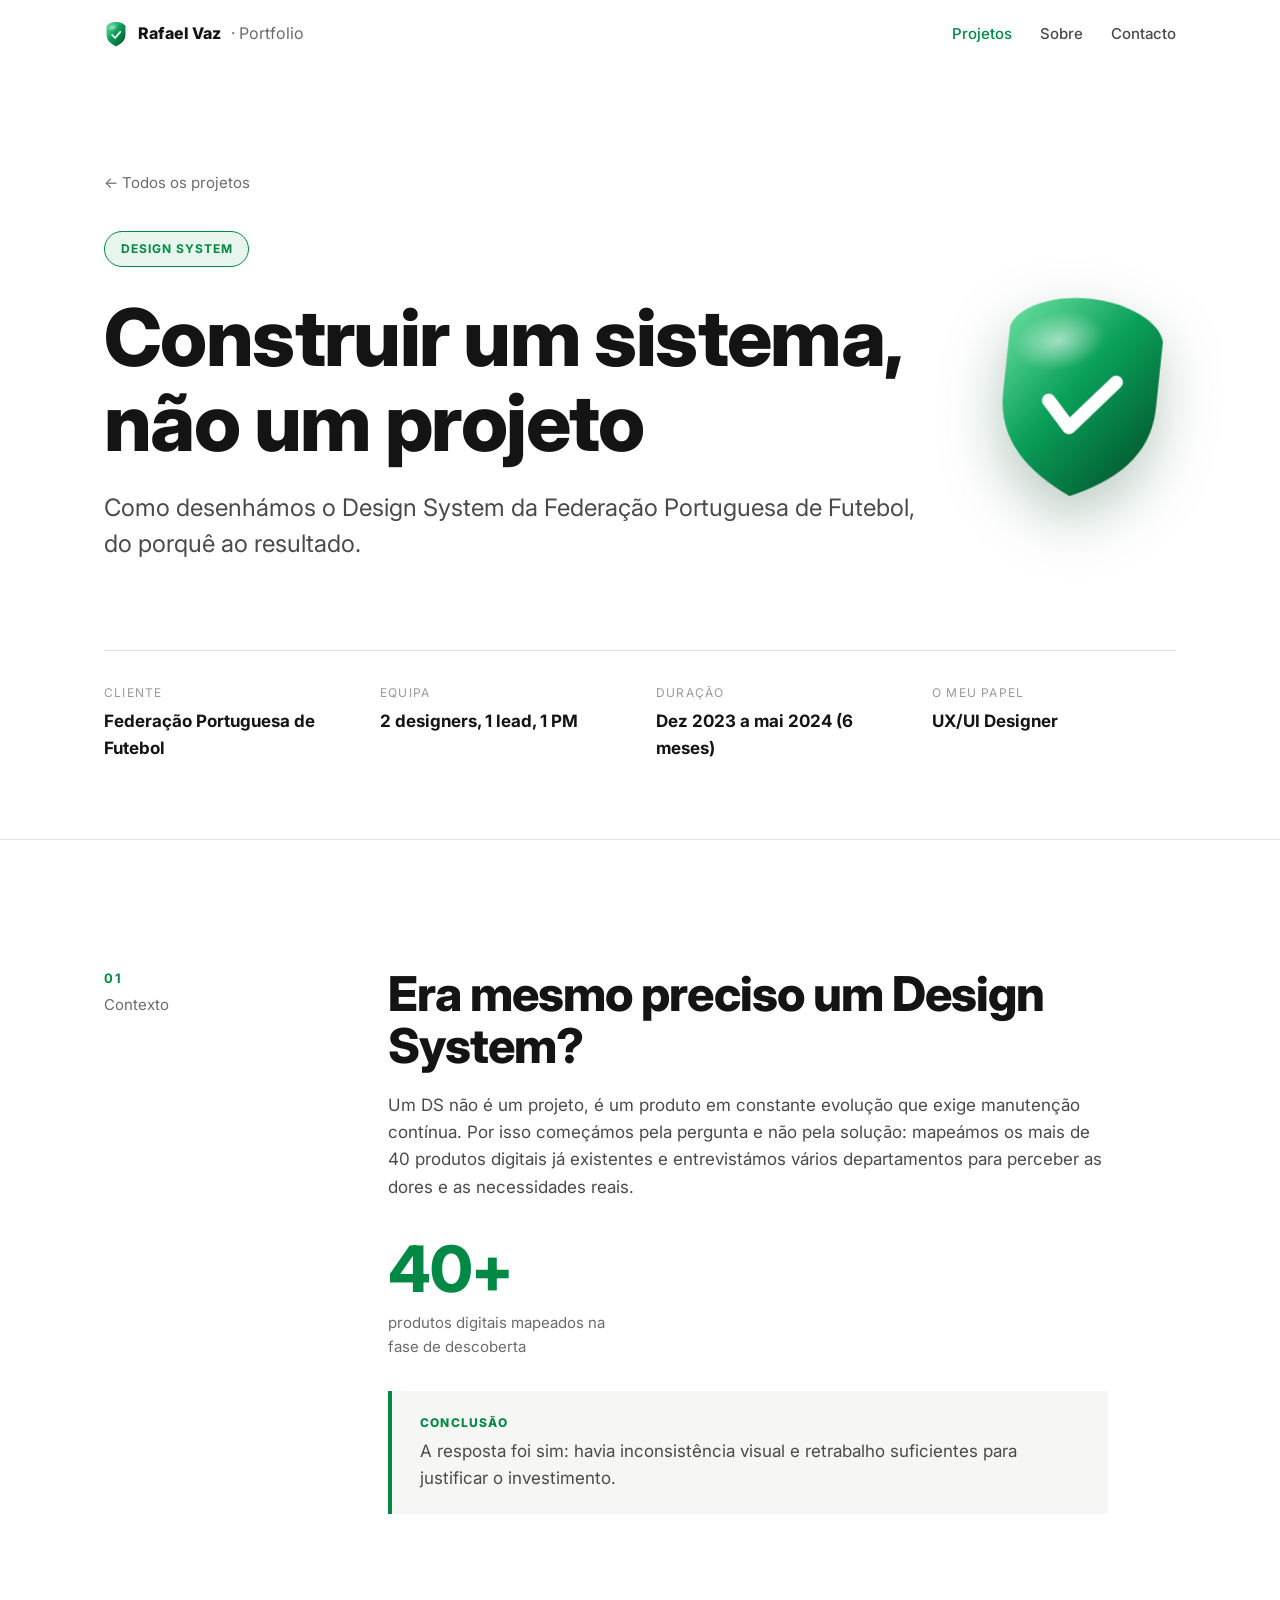
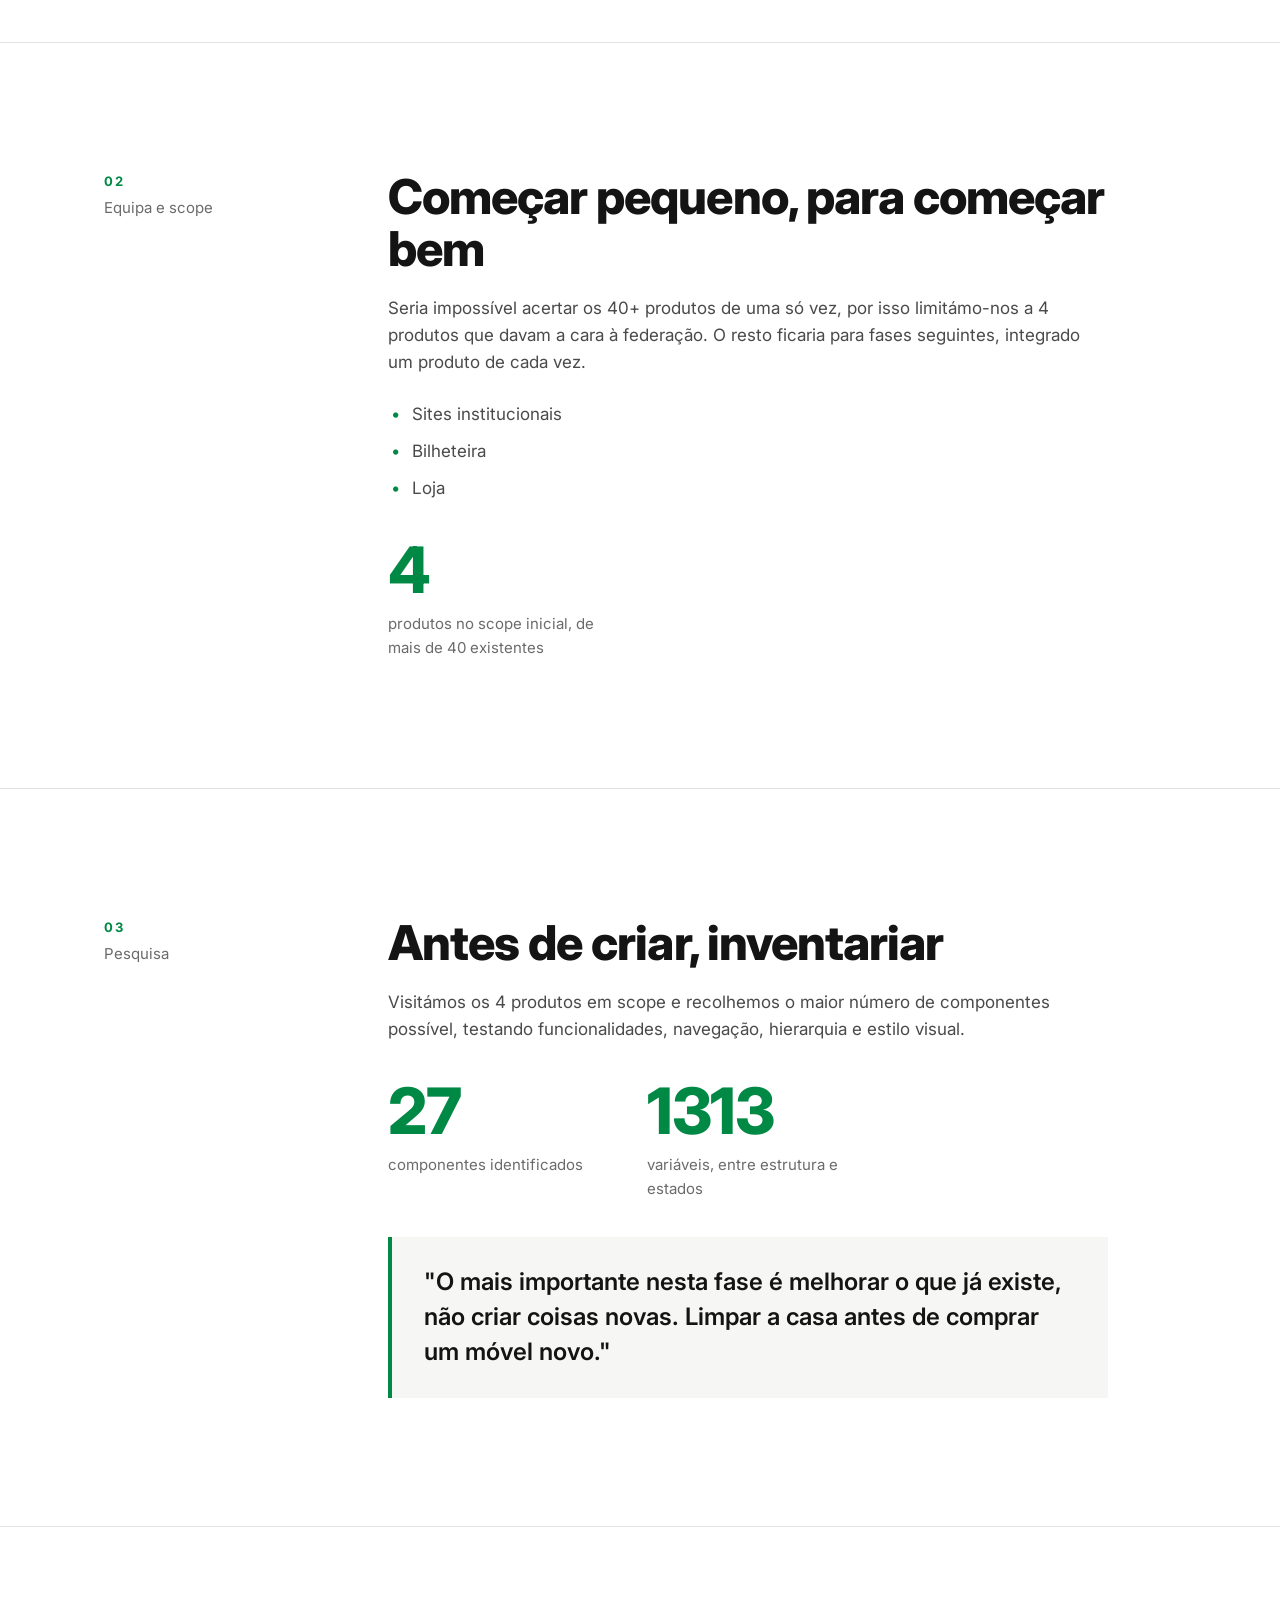
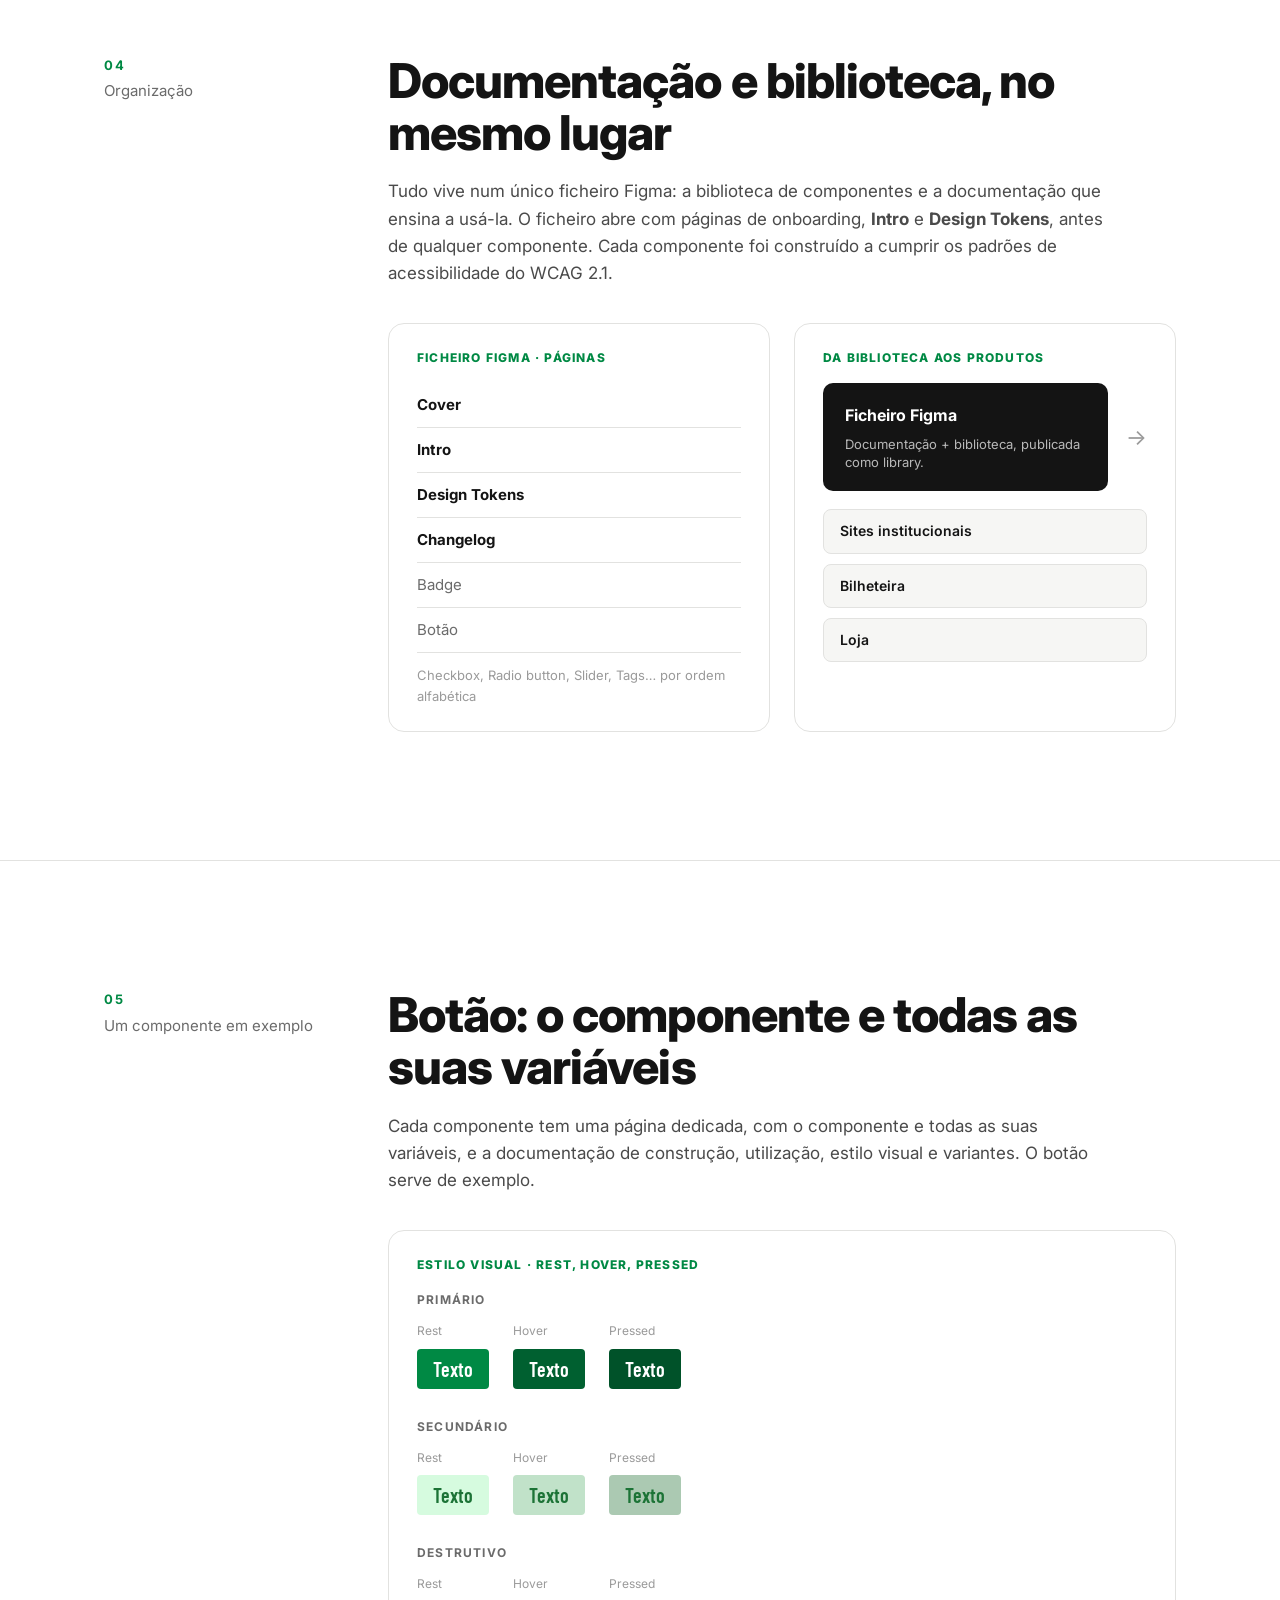
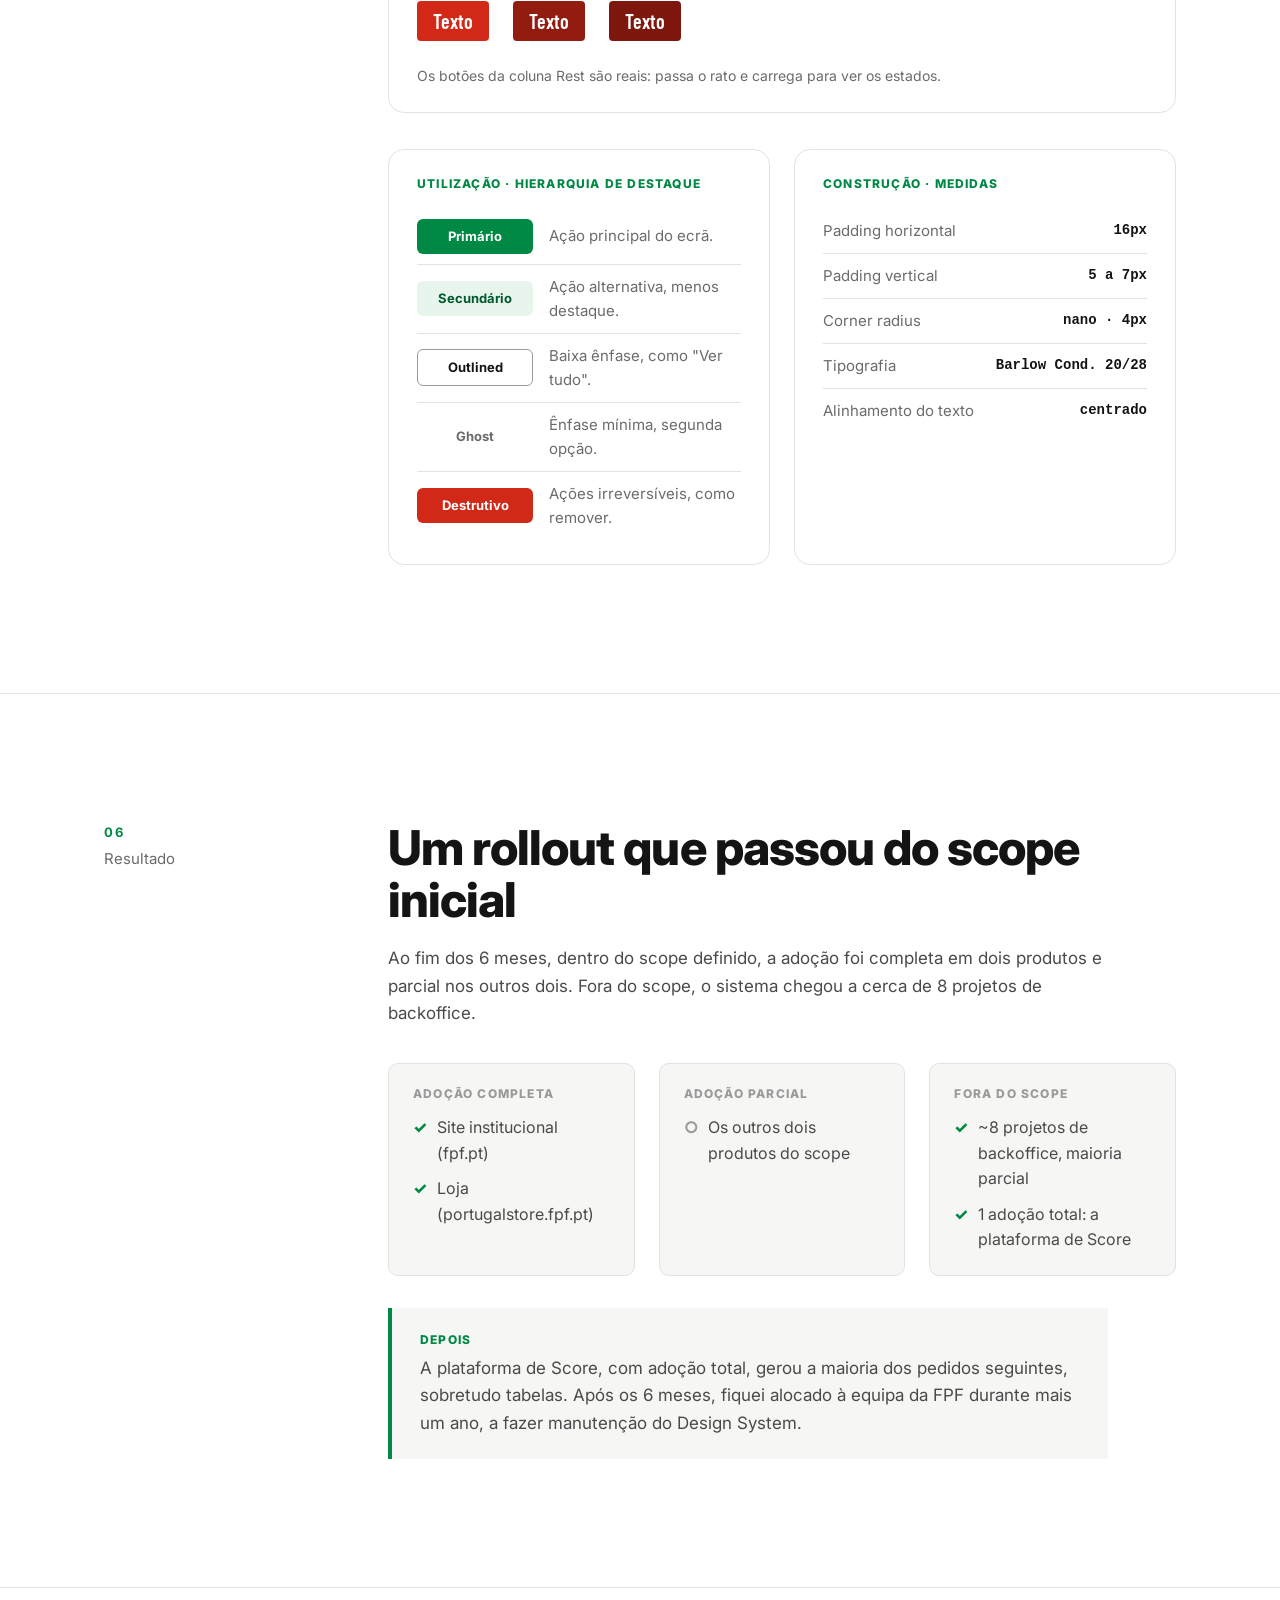
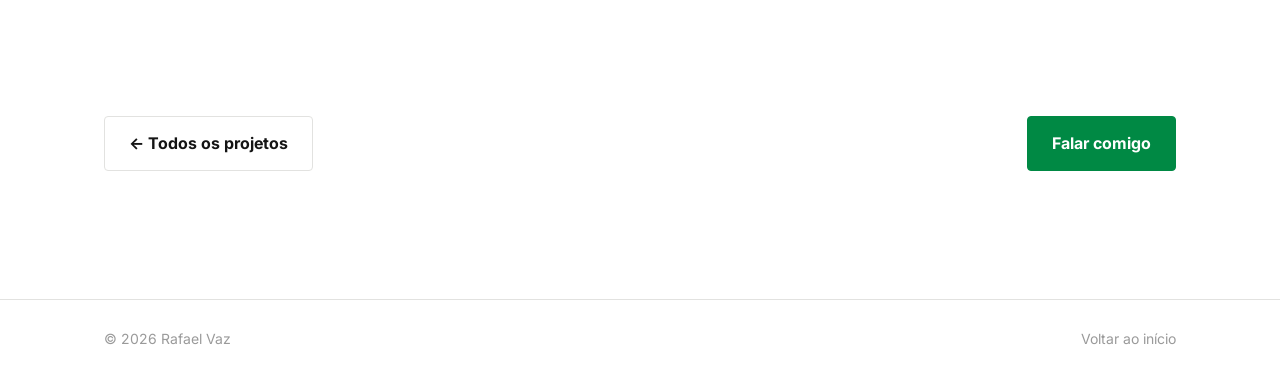
==== projetos/design-system-fpf.html @ c5933a08 "Primeira versão do portfólio: home e case study FPF Co-Authored-By: Claude Opus 5.5 <noreply@anthrop" ====
<!doctype html>
<html lang="pt-PT" class="no-js">
<head>
  <meta charset="utf-8">
  <meta name="viewport" content="width=device-width, initial-scale=1">
  <title>Design System FPF · Rafael Vaz</title>
  <meta name="description" content="Case study: como desenhámos o Design System da Federação Portuguesa de Futebol, do porquê ao resultado.">
  <meta property="og:title" content="Design System FPF · Rafael Vaz">
  <meta property="og:type" content="article">
  <link rel="icon" href="../assets/img/shield.svg" type="image/svg+xml">
  <link rel="preconnect" href="https://fonts.googleapis.com">
  <link rel="preconnect" href="https://fonts.gstatic.com" crossorigin>
  <link href="https://fonts.googleapis.com/css2?family=Inter:wght@400;500;600;700;800&family=Barlow+Condensed:wght@600&display=swap" rel="stylesheet">
  <link rel="stylesheet" href="../assets/css/style.css">
</head>
<body>
  <a class="skip-link" href="#main">Saltar para o conteúdo</a>

  <header class="site-header">
    <div class="wrap">
      <a class="brand" href="../"><img src="../assets/img/shield.svg" alt="">Rafael Vaz <span>· Portfolio</span></a>
      <nav aria-label="Principal">
        <ul class="nav">
          <li><a href="../#projetos" aria-current="page">Projetos</a></li>
          <li class="hide-sm"><a href="../#sobre">Sobre</a></li>
          <li><a href="../#contacto">Contacto</a></li>
        </ul>
      </nav>
    </div>
  </header>

  <main id="main">
    <!-- capa -->
    <section class="cs-hero">
      <div class="wrap">
        <a class="back" href="../#projetos">&#8592; Todos os projetos</a>
        <img class="hero-shield" src="../assets/img/shield.svg" alt="">
        <span class="tag">Design System</span>
        <h1>Construir um sistema, não um projeto</h1>
        <p class="lede" style="margin-top:24px;">Como desenhámos o Design System da Federação Portuguesa de Futebol, do porquê ao resultado.</p>
        <dl class="facts">
          <div><dt>Cliente</dt><dd>Federação Portuguesa de Futebol</dd></div>
          <div><dt>Equipa</dt><dd>2 designers, 1 lead, 1 PM</dd></div>
          <div><dt>Duração</dt><dd>Dez 2023 a mai 2024 (6 meses)</dd></div>
          <div><dt>O meu papel</dt><dd>UX/UI Designer</dd></div>
        </dl>
      </div>
    </section>

    <!-- 01 contexto -->
    <section class="section">
      <div class="wrap cs-step reveal">
        <div class="step-label"><div class="step-num">01</div><div class="step-name">Contexto</div></div>
        <div>
          <h2>Era mesmo preciso um Design System?</h2>
          <p class="body">Um DS não é um projeto, é um produto em constante evolução que exige manutenção contínua. Por isso começámos pela pergunta e não pela solução: mapeámos os mais de 40 produtos digitais já existentes e entrevistámos vários departamentos para perceber as dores e as necessidades reais.</p>
          <div class="stats">
            <div class="stat"><div class="n">40+</div><div class="l">produtos digitais mapeados na fase de descoberta</div></div>
          </div>
          <div class="callout">
            <div class="c-title">Conclusão</div>
            <p>A resposta foi sim: havia inconsistência visual e retrabalho suficientes para justificar o investimento.</p>
          </div>
        </div>
      </div>
    </section>

    <!-- 02 scope -->
    <section class="section">
      <div class="wrap cs-step reveal">
        <div class="step-label"><div class="step-num">02</div><div class="step-name">Equipa e scope</div></div>
        <div>
          <h2>Começar pequeno, para começar bem</h2>
          <p class="body">Seria impossível acertar os 40+ produtos de uma só vez, por isso limitámo-nos a 4 produtos que davam a cara à federação. O resto ficaria para fases seguintes, integrado um produto de cada vez.</p>
          <ul class="list">
            <li>Sites institucionais</li>
            <li>Bilheteira</li>
            <li>Loja</li>
          </ul>
          <div class="stats">
            <div class="stat"><div class="n">4</div><div class="l">produtos no scope inicial, de mais de 40 existentes</div></div>
          </div>
        </div>
      </div>
    </section>

    <!-- 03 pesquisa -->
    <section class="section">
      <div class="wrap cs-step reveal">
        <div class="step-label"><div class="step-num">03</div><div class="step-name">Pesquisa</div></div>
        <div>
          <h2>Antes de criar, inventariar</h2>
          <p class="body">Visitámos os 4 produtos em scope e recolhemos o maior número de componentes possível, testando funcionalidades, navegação, hierarquia e estilo visual.</p>
          <div class="stats">
            <div class="stat"><div class="n">27</div><div class="l">componentes identificados</div></div>
            <div class="stat"><div class="n">1313</div><div class="l">variáveis, entre estrutura e estados</div></div>
          </div>
          <blockquote class="quote">
            "O mais importante nesta fase é melhorar o que já existe, não criar coisas novas. Limpar a casa antes de comprar um móvel novo."
          </blockquote>
        </div>
      </div>
    </section>

    <!-- 04 organização -->
    <section class="section">
      <div class="wrap cs-step reveal">
        <div class="step-label"><div class="step-num">04</div><div class="step-name">Organização</div></div>
        <div>
          <h2>Documentação e biblioteca, no mesmo lugar</h2>
          <p class="body">Tudo vive num único ficheiro Figma: a biblioteca de componentes e a documentação que ensina a usá-la. O ficheiro abre com páginas de onboarding, <b>Intro</b> e <b>Design Tokens</b>, antes de qualquer componente. Cada componente foi construído a cumprir os padrões de acessibilidade do WCAG&nbsp;2.1.</p>

          <div class="grid-2">
            <div class="panel figfile">
              <div class="panel-title">Ficheiro Figma · Páginas</div>
              <div class="ff-item strong">Cover</div>
              <div class="ff-item strong">Intro</div>
              <div class="ff-item strong">Design Tokens</div>
              <div class="ff-item strong">Changelog</div>
              <div class="ff-item">Badge</div>
              <div class="ff-item">Botão</div>
              <div class="ff-more">Checkbox, Radio button, Slider, Tags… por ordem alfabética</div>
            </div>
            <div class="panel">
              <div class="panel-title">Da biblioteca aos produtos</div>
              <div class="libflow">
                <div class="lib-box"><b>Ficheiro Figma</b><span>Documentação + biblioteca, publicada como library.</span></div>
                <div class="lib-arrow" aria-hidden="true">&#8594;</div>
                <div class="lib-products"><span>Sites institucionais</span><span>Bilheteira</span><span>Loja</span></div>
              </div>
            </div>
          </div>

          <!-- SCREENSHOT REAL: substituir o src quando tiveres a imagem e remover o comentário.
          <figure class="shot">
            <div class="frame"><img src="../assets/img/fpf/documentacao.png" alt="Página de documentação do Design System FPF no Figma" loading="lazy"></div>
            <figcaption><b>Documentação.</b> Uma página real do ficheiro Figma.</figcaption>
          </figure>
          -->
        </div>
      </div>
    </section>

    <!-- 05 componente -->
    <section class="section">
      <div class="wrap cs-step reveal">
        <div class="step-label"><div class="step-num">05</div><div class="step-name">Um componente em exemplo</div></div>
        <div>
          <h2>Botão: o componente e todas as suas variáveis</h2>
          <p class="body">Cada componente tem uma página dedicada, com o componente e todas as suas variáveis, e a documentação de construção, utilização, estilo visual e variantes. O botão serve de exemplo.</p>

          <div class="panel demo">
            <div class="panel-title">Estilo visual · Rest, Hover, Pressed</div>
            <div class="demo-row">
              <div class="row-label">Primário</div>
              <div class="demo-states">
                <div class="demo-state"><small>Rest</small><button class="ds-btn primary" type="button">Texto</button></div>
                <div class="demo-state"><small>Hover</small><span class="ds-btn primary is-hover">Texto</span></div>
                <div class="demo-state"><small>Pressed</small><span class="ds-btn primary is-pressed">Texto</span></div>
              </div>
            </div>
            <div class="demo-row">
              <div class="row-label">Secundário</div>
              <div class="demo-states">
                <div class="demo-state"><small>Rest</small><button class="ds-btn secondary" type="button">Texto</button></div>
                <div class="demo-state"><small>Hover</small><span class="ds-btn secondary is-hover">Texto</span></div>
                <div class="demo-state"><small>Pressed</small><span class="ds-btn secondary is-pressed">Texto</span></div>
              </div>
            </div>
            <div class="demo-row">
              <div class="row-label">Destrutivo</div>
              <div class="demo-states">
                <div class="demo-state"><small>Rest</small><button class="ds-btn destructive" type="button">Texto</button></div>
                <div class="demo-state"><small>Hover</small><span class="ds-btn destructive is-hover">Texto</span></div>
                <div class="demo-state"><small>Pressed</small><span class="ds-btn destructive is-pressed">Texto</span></div>
              </div>
            </div>
            <p class="demo-hint">Os botões da coluna Rest são reais: passa o rato e carrega para ver os estados.</p>
          </div>

          <div class="grid-2">
            <div class="panel">
              <div class="panel-title">Utilização · Hierarquia de destaque</div>
              <div class="hier-item"><span class="badge primario">Primário</span><span>Ação principal do ecrã.</span></div>
              <div class="hier-item"><span class="badge secundario">Secundário</span><span>Ação alternativa, menos destaque.</span></div>
              <div class="hier-item"><span class="badge outlined">Outlined</span><span>Baixa ênfase, como "Ver tudo".</span></div>
              <div class="hier-item"><span class="badge ghost">Ghost</span><span>Ênfase mínima, segunda opção.</span></div>
              <div class="hier-item"><span class="badge destrutivo">Destrutivo</span><span>Ações irreversíveis, como remover.</span></div>
            </div>
            <div class="panel">
              <div class="panel-title">Construção · Medidas</div>
              <div class="spec-row"><span>Padding horizontal</span><span>16px</span></div>
              <div class="spec-row"><span>Padding vertical</span><span>5 a 7px</span></div>
              <div class="spec-row"><span>Corner radius</span><span>nano · 4px</span></div>
              <div class="spec-row"><span>Tipografia</span><span>Barlow Cond. 20/28</span></div>
              <div class="spec-row"><span>Alinhamento do texto</span><span>centrado</span></div>
            </div>
          </div>

          <!-- SCREENSHOT REAL: substituir o src quando tiveres a imagem e remover o comentário.
          <figure class="shot">
            <div class="frame"><img src="../assets/img/fpf/botao-documentacao.png" alt="Página de documentação do componente Botão no Figma" loading="lazy"></div>
            <figcaption><b>Página do Botão.</b> A documentação tal como vive no Figma.</figcaption>
          </figure>
          -->
        </div>
      </div>
    </section>

    <!-- 06 resultado -->
    <section class="section">
      <div class="wrap cs-step reveal">
        <div class="step-label"><div class="step-num">06</div><div class="step-name">Resultado</div></div>
        <div>
          <h2>Um rollout que passou do scope inicial</h2>
          <p class="body">Ao fim dos 6 meses, dentro do scope definido, a adoção foi completa em dois produtos e parcial nos outros dois. Fora do scope, o sistema chegou a cerca de 8 projetos de backoffice.</p>

          <div class="results">
            <div class="result">
              <h3>Adoção completa</h3>
              <ul><li>Site institucional (fpf.pt)</li><li>Loja (portugalstore.fpf.pt)</li></ul>
            </div>
            <div class="result partial">
              <h3>Adoção parcial</h3>
              <ul><li>Os outros dois produtos do scope</li></ul>
            </div>
            <div class="result">
              <h3>Fora do scope</h3>
              <ul><li>~8 projetos de backoffice, maioria parcial</li><li>1 adoção total: a plataforma de Score</li></ul>
            </div>
          </div>

          <div class="callout">
            <div class="c-title">Depois</div>
            <p>A plataforma de Score, com adoção total, gerou a maioria dos pedidos seguintes, sobretudo tabelas. Após os 6 meses, fiquei alocado à equipa da FPF durante mais um ano, a fazer manutenção do Design System.</p>
          </div>
        </div>
      </div>
    </section>

    <section class="section">
      <div class="wrap next-project">
        <a class="btn-link" href="../#projetos">&#8592; Todos os projetos</a>
        <a class="btn-link primary" href="mailto:rafaelrvaz.25@gmail.com">Falar comigo</a>
      </div>
    </section>
  </main>

  <footer class="site-footer">
    <div class="wrap">
      <span>© <span id="year">2026</span> Rafael Vaz</span>
      <a href="../">Voltar ao início</a>
    </div>
  </footer>

  <script src="../assets/js/main.js" defer></script>
</body>
</html>
---- assets/css/style.css ----
/* =========================================================
   Rafael Vaz · Portfolio
   Tokens primeiro, depois base, layout e componentes.
   ========================================================= */

:root {
  /* cor */
  --ink: #141414;
  --gray-700: #4a4a4a;
  --gray-600: #6b6b6b;
  --gray-400: #9a9a9a;
  --line: #e2e2e0;
  --panel: #f6f6f4;
  --bg: #ffffff;
  --accent: #008944;
  --accent-strong: #006030;
  --accent-soft: #e7f5ec;
  --danger: #d22818;

  /* tipografia */
  --font-body: "Inter", -apple-system, "Segoe UI", Helvetica, Arial, sans-serif;
  --font-cond: "Barlow Condensed", "Inter", sans-serif;
  --font-mono: ui-monospace, "SF Mono", Consolas, monospace;

  /* espaçamento e forma */
  --gutter: clamp(20px, 5vw, 64px);
  --max: 1200px;
  --radius-s: 4px;
  --radius-m: 10px;
  --radius-l: 16px;
  --section: clamp(72px, 10vw, 140px);
}

/* ---------- base ---------- */
*, *::before, *::after { box-sizing: border-box; margin: 0; padding: 0; }
html { scroll-behavior: smooth; -webkit-text-size-adjust: 100%; }
body {
  font-family: var(--font-body);
  color: var(--ink);
  background: var(--bg);
  font-size: 17px;
  line-height: 1.6;
  -webkit-font-smoothing: antialiased;
}
img { max-width: 100%; display: block; }
a { color: inherit; }
:focus-visible { outline: 3px solid #3366ff; outline-offset: 3px; border-radius: 2px; }

.wrap { width: 100%; max-width: var(--max); margin: 0 auto; padding: 0 var(--gutter); }

.skip-link {
  position: absolute; left: 16px; top: -60px; z-index: 100;
  background: var(--ink); color: #fff; padding: 10px 16px; border-radius: var(--radius-s);
  text-decoration: none; font-weight: 600;
}
.skip-link:focus { top: 16px; }

/* ---------- tipografia ---------- */
.kicker {
  text-transform: uppercase; letter-spacing: 0.14em;
  font-size: 13px; font-weight: 700; color: var(--accent);
  margin-bottom: 14px;
}
h1, h2, h3 { letter-spacing: -0.02em; line-height: 1.08; font-weight: 800; }
h1 { font-size: clamp(44px, 7.5vw, 92px); }
h2 { font-size: clamp(30px, 4.2vw, 48px); }
h3 { font-size: 20px; letter-spacing: -0.01em; line-height: 1.25; }
.lede { font-size: clamp(19px, 2vw, 24px); color: var(--gray-700); line-height: 1.5; max-width: 760px; }
.body { color: var(--gray-700); max-width: 720px; }
.body + .body { margin-top: 16px; }
.muted { color: var(--gray-600); }

/* ---------- header ---------- */
.site-header {
  position: sticky; top: 0; z-index: 50;
  background: rgba(255,255,255,0.88);
  backdrop-filter: saturate(180%) blur(12px);
  -webkit-backdrop-filter: saturate(180%) blur(12px);
  border-bottom: 1px solid transparent;
  transition: border-color .2s;
}
.site-header.scrolled { border-bottom-color: var(--line); }
.site-header .wrap { display: flex; align-items: center; justify-content: space-between; height: 68px; }
.brand { display: flex; align-items: center; gap: 10px; font-weight: 800; text-decoration: none; font-size: 16px; }
.brand img { width: 24px; height: 26px; }
.brand span { font-weight: 400; color: var(--gray-600); }
.nav { display: flex; gap: 28px; list-style: none; }
.nav a { text-decoration: none; font-size: 15px; font-weight: 500; color: var(--gray-700); transition: color .15s; }
.nav a:hover, .nav a[aria-current="page"] { color: var(--accent); }
@media (max-width: 640px) {
  .nav { gap: 18px; }
  .nav .hide-sm { display: none; }
  .brand span { display: none; }
}

/* ---------- hero ---------- */
.hero { position: relative; padding: clamp(64px, 10vw, 128px) 0 clamp(56px, 8vw, 96px); overflow: hidden; }
.hero .wrap { position: relative; }
.tag {
  display: inline-block; border: 1px solid var(--accent); color: var(--accent);
  background: var(--accent-soft); border-radius: 999px; padding: 7px 16px;
  font-size: 12px; font-weight: 700; letter-spacing: 0.08em; text-transform: uppercase;
  margin-bottom: 28px;
}
.hero h1 { max-width: 900px; position: relative; z-index: 1; }
.hero .lede { margin-top: 24px; position: relative; z-index: 1; }
.hero-shield {
  position: absolute; right: var(--gutter); top: 50%;
  width: clamp(140px, 22vw, 300px); transform: translateY(-50%) rotate(6deg);
  filter: drop-shadow(0 24px 30px rgba(0,60,30,0.28));
  z-index: 0; pointer-events: none;
  animation: float 6s ease-in-out infinite;
}
@keyframes float {
  0%, 100% { transform: translateY(-50%) rotate(6deg); }
  50% { transform: translateY(calc(-50% - 12px)) rotate(4deg); }
}
@media (max-width: 860px) {
  .hero-shield { position: relative; right: auto; top: auto; transform: none; margin-bottom: 28px; width: 110px; animation: none; }
}

.facts {
  display: grid; grid-template-columns: repeat(4, 1fr); gap: 32px;
  margin-top: clamp(48px, 7vw, 88px); padding-top: 32px; border-top: 1px solid var(--line);
}
.facts dt { font-size: 12px; text-transform: uppercase; letter-spacing: 0.1em; color: var(--gray-400); margin-bottom: 6px; }
.facts dd { font-size: 17px; font-weight: 700; }
.facts a { text-decoration: none; }
.facts a:hover { color: var(--accent); }
@media (max-width: 860px) { .facts { grid-template-columns: 1fr 1fr; } }
@media (max-width: 480px) { .facts { grid-template-columns: 1fr; gap: 20px; } }

/* ---------- secções ---------- */
.section { padding: var(--section) 0; border-top: 1px solid var(--line); }
.section-head { margin-bottom: 48px; }
.section-head h2 { max-width: 820px; }
.section-head .lede { margin-top: 18px; }

.split { display: grid; grid-template-columns: 1.1fr 1fr; gap: clamp(40px, 7vw, 100px); align-items: start; }
@media (max-width: 900px) { .split { grid-template-columns: 1fr; } }

/* ---------- sobre mim ---------- */
.chips { display: flex; flex-wrap: wrap; gap: 10px; margin-top: 32px; list-style: none; }
.chips li {
  background: var(--panel); border: 1px solid var(--line); border-radius: 999px;
  padding: 8px 16px; font-size: 14px; font-weight: 600;
}
.timeline { list-style: none; display: flex; flex-direction: column; gap: 32px; }
.timeline li { padding-left: 26px; border-left: 2px solid var(--line); position: relative; }
.timeline li::before {
  content: ""; position: absolute; left: -7px; top: 6px;
  width: 12px; height: 12px; border-radius: 50%; background: var(--accent);
}
.timeline .role { font-weight: 800; font-size: 18px; }
.timeline .period { font-size: 14px; color: var(--gray-400); margin-top: 2px; }
.timeline .desc { font-size: 15px; color: var(--gray-600); margin-top: 8px; }

/* ---------- lista de projetos ---------- */
.projects { list-style: none; border-top: 1px solid var(--line); }
.project-row {
  display: grid; grid-template-columns: 56px 1fr auto auto; gap: 28px; align-items: center;
  padding: 36px 8px; border-bottom: 1px solid var(--line);
  text-decoration: none; color: inherit; transition: background .2s, padding .2s;
}
.project-row:hover { background: var(--panel); padding-left: 20px; padding-right: 20px; }
.project-row .num { font-weight: 800; color: var(--gray-400); font-size: 18px; }
.project-row h3 { font-size: clamp(22px, 2.6vw, 30px); letter-spacing: -0.015em; }
.project-row p { color: var(--gray-600); margin-top: 8px; max-width: 640px; font-size: 16px; }
.project-row .ptag { font-size: 12px; text-transform: uppercase; letter-spacing: 0.08em; font-weight: 700; color: var(--accent); white-space: nowrap; }
.project-row .arrow { font-size: 26px; color: var(--gray-400); transition: transform .2s, color .2s; }
.project-row:hover .arrow { transform: translateX(6px); color: var(--accent); }
@media (max-width: 720px) {
  .project-row { grid-template-columns: 1fr auto; gap: 8px 16px; }
  .project-row .num, .project-row .ptag { grid-column: 1 / -1; }
  .project-row .ptag { order: -1; }
  .project-row .num { display: none; }
}
.note { font-size: 15px; color: var(--gray-400); margin-top: 28px; }

/* ---------- contacto ---------- */
.contact h2 { max-width: 760px; }
.contact-links { display: flex; flex-wrap: wrap; gap: 14px; margin-top: 36px; }
.btn-link {
  display: inline-flex; align-items: center; gap: 10px;
  padding: 14px 24px; border-radius: var(--radius-s);
  font-weight: 700; text-decoration: none; font-size: 16px;
  border: 1px solid var(--line); transition: background .15s, border-color .15s, color .15s;
}
.btn-link.primary { background: var(--accent); color: #fff; border-color: var(--accent); }
.btn-link.primary:hover { background: var(--accent-strong); border-color: var(--accent-strong); }
.btn-link:not(.primary):hover { border-color: var(--ink); }

/* ---------- footer ---------- */
.site-footer { border-top: 1px solid var(--line); padding: 28px 0; font-size: 14px; color: var(--gray-400); }
.site-footer .wrap { display: flex; justify-content: space-between; gap: 16px; flex-wrap: wrap; }
.site-footer a { text-decoration: none; }
.site-footer a:hover { color: var(--accent); }

/* =========================================================
   Case study
   ========================================================= */
.cs-hero { padding: clamp(56px, 8vw, 104px) 0 clamp(48px, 6vw, 80px); position: relative; overflow: hidden; }
.cs-hero .wrap { position: relative; }
.cs-hero .back { display: table; margin-bottom: 36px; font-size: 15px; color: var(--gray-600); text-decoration: none; }
.cs-hero .back:hover { color: var(--accent); }
.cs-hero h1 { font-size: clamp(40px, 6.2vw, 80px); max-width: 960px; position: relative; z-index: 1; }

.cs-step { display: grid; grid-template-columns: 220px 1fr; gap: clamp(28px, 5vw, 72px); }
.cs-step .step-label { position: sticky; top: 100px; align-self: start; }
.cs-step .step-num { font-size: 13px; font-weight: 700; letter-spacing: 0.14em; text-transform: uppercase; color: var(--accent); }
.cs-step .step-name { font-size: 15px; color: var(--gray-600); margin-top: 4px; }
.cs-step h2 { margin-bottom: 20px; }
@media (max-width: 860px) {
  .cs-step { grid-template-columns: 1fr; gap: 12px; }
  .cs-step .step-label { position: static; }
}

.stats { display: flex; flex-wrap: wrap; gap: 32px 64px; margin-top: 36px; }
.stat .n { font-size: clamp(44px, 5vw, 64px); font-weight: 800; color: var(--accent); line-height: 1; letter-spacing: -0.02em; }
.stat .l { font-size: 15px; color: var(--gray-600); margin-top: 10px; max-width: 220px; }

.callout {
  margin-top: 32px; padding: 22px 28px; background: var(--panel);
  border-left: 4px solid var(--accent); max-width: 720px;
}
.callout .c-title { font-size: 12px; text-transform: uppercase; letter-spacing: 0.1em; color: var(--accent); font-weight: 800; margin-bottom: 6px; }
.callout p { color: var(--gray-700); }

.quote {
  margin-top: 36px; padding: 28px 32px; background: var(--panel);
  border-left: 4px solid var(--accent); font-size: clamp(19px, 2vw, 24px);
  font-weight: 600; line-height: 1.45; max-width: 720px;
}
.quote cite { display: block; font-style: normal; font-size: 14px; font-weight: 500; color: var(--gray-600); margin-top: 12px; }

.list { list-style: none; margin-top: 24px; display: flex; flex-direction: column; gap: 10px; }
.list li { padding-left: 24px; position: relative; color: var(--gray-700); }
.list li::before { content: "•"; position: absolute; left: 4px; color: var(--accent); font-weight: 800; }

/* painéis e diagramas em código */
.panel { background: #fff; border: 1px solid var(--line); border-radius: var(--radius-l); padding: 24px 28px; }
.panel-title { font-size: 12px; text-transform: uppercase; letter-spacing: 0.1em; color: var(--accent); font-weight: 800; margin-bottom: 16px; }
.grid-2 { display: grid; grid-template-columns: 1fr 1fr; gap: 24px; margin-top: 36px; }
@media (max-width: 760px) { .grid-2 { grid-template-columns: 1fr; } }

.figfile .ff-item { padding: 10px 0; border-bottom: 1px solid var(--line); color: var(--gray-600); font-size: 15px; }
.figfile .ff-item.strong { color: var(--ink); font-weight: 700; }
.figfile .ff-more { font-size: 13px; color: var(--gray-400); padding-top: 12px; }

.libflow { display: flex; align-items: center; gap: 18px; flex-wrap: wrap; }
.lib-box { background: var(--ink); color: #fff; border-radius: var(--radius-m); padding: 20px 22px; flex: 1 1 180px; }
.lib-box b { display: block; font-size: 16px; }
.lib-box span { font-size: 13px; color: #b9b9b9; display: block; margin-top: 6px; line-height: 1.4; }
.lib-arrow { color: var(--gray-400); font-size: 22px; }
.lib-products { display: flex; flex-direction: column; gap: 10px; flex: 1 1 160px; }
.lib-products span { background: var(--panel); border: 1px solid var(--line); border-radius: 8px; padding: 10px 16px; font-size: 14px; font-weight: 600; }

/* botão: demonstração interativa */
.demo { margin-top: 36px; }
.demo-row + .demo-row { margin-top: 28px; }
.demo-row .row-label { font-size: 12px; text-transform: uppercase; letter-spacing: 0.1em; color: var(--gray-600); font-weight: 700; margin-bottom: 12px; }
.demo-states { display: flex; flex-wrap: wrap; gap: 24px; }
.demo-state { display: flex; flex-direction: column; gap: 8px; align-items: flex-start; }
.demo-state small { font-size: 12px; color: var(--gray-400); }
.ds-btn {
  font-family: var(--font-cond); font-weight: 600; font-size: 20px; line-height: 28px;
  padding: 6px 16px; border-radius: var(--radius-s); border: none; cursor: pointer;
  transition: background .12s;
}
.ds-btn.primary { background: #008944; color: #fff; }
.ds-btn.primary:hover, .ds-btn.primary.is-hover { background: #006030; }
.ds-btn.primary:active, .ds-btn.primary.is-pressed { background: #005229; }
.ds-btn.secondary { background: #d6fbdf; color: #1c7336; }
.ds-btn.secondary:hover, .ds-btn.secondary.is-hover { background: #c1e2c9; }
.ds-btn.secondary:active, .ds-btn.secondary.is-pressed { background: #abc9b2; }
.ds-btn.destructive { background: #d22818; color: #fff; }
.ds-btn.destructive:hover, .ds-btn.destructive.is-hover { background: #931c11; }
.ds-btn.destructive:active, .ds-btn.destructive.is-pressed { background: #7e180e; }
.demo-hint { font-size: 14px; color: var(--gray-600); margin-top: 24px; }

.hier-item { display: flex; align-items: center; gap: 16px; padding: 10px 0; border-bottom: 1px solid var(--line); }
.hier-item:last-child { border-bottom: none; }
.badge { display: inline-flex; justify-content: center; min-width: 116px; padding: 7px 14px; border-radius: 6px; font-size: 13px; font-weight: 700; }
.badge.primario { background: var(--accent); color: #fff; }
.badge.secundario { background: var(--accent-soft); color: #00592c; }
.badge.outlined { border: 1px solid var(--gray-400); }
.badge.ghost { color: var(--gray-600); }
.badge.destrutivo { background: var(--danger); color: #fff; }
.hier-item span:last-child { font-size: 15px; color: var(--gray-600); }

.spec-row { display: flex; justify-content: space-between; gap: 16px; padding: 10px 0; border-bottom: 1px solid var(--line); }
.spec-row:last-child { border-bottom: none; }
.spec-row span:first-child { color: var(--gray-600); font-size: 15px; }
.spec-row span:last-child { font-family: var(--font-mono); font-weight: 700; font-size: 14px; text-align: right; }

/* screenshots reais */
.shot { margin-top: 36px; }
.shot .frame { background: var(--panel); border: 1px solid var(--line); border-radius: var(--radius-l); padding: 12px; }
.shot img { border-radius: 6px; width: 100%; }
.shot figcaption { font-size: 14px; color: var(--gray-600); margin-top: 12px; }
.shot figcaption b { color: var(--ink); }

/* resultados */
.results { display: grid; grid-template-columns: repeat(3, 1fr); gap: 24px; margin-top: 36px; }
@media (max-width: 860px) { .results { grid-template-columns: 1fr; } }
.result { background: var(--panel); border: 1px solid var(--line); border-radius: var(--radius-m); padding: 22px 24px; }
.result h3 { font-size: 12px; text-transform: uppercase; letter-spacing: 0.1em; color: var(--gray-400); margin-bottom: 14px; }
.result ul { list-style: none; display: flex; flex-direction: column; gap: 10px; }
.result li { padding-left: 24px; position: relative; color: var(--gray-700); font-size: 16px; }
.result li::before { content: "✓"; position: absolute; left: 0; color: var(--accent); font-weight: 800; }
.result.partial li::before { content: "○"; color: var(--gray-400); }

.next-project { display: flex; justify-content: space-between; align-items: center; gap: 20px; flex-wrap: wrap; }

/* ---------- animação de entrada ---------- */
.reveal { opacity: 0; transform: translateY(16px); transition: opacity .6s ease, transform .6s ease; }
.reveal.in { opacity: 1; transform: none; }
.no-js .reveal { opacity: 1; transform: none; }

@media (prefers-reduced-motion: reduce) {
  html { scroll-behavior: auto; }
  .reveal { opacity: 1; transform: none; transition: none; }
  .hero-shield { animation: none; }
  * { transition-duration: 0s !important; }
}

/* capa do case study: escudo mais pequeno para não sobrepor o título */
.cs-hero h1, .cs-hero .lede { max-width: min(820px, calc(100% - 240px)); }
.cs-hero .hero-shield { width: clamp(120px, 15vw, 210px); top: 38%; }
@media (max-width: 860px) { .cs-hero h1, .cs-hero .lede { max-width: none; } }
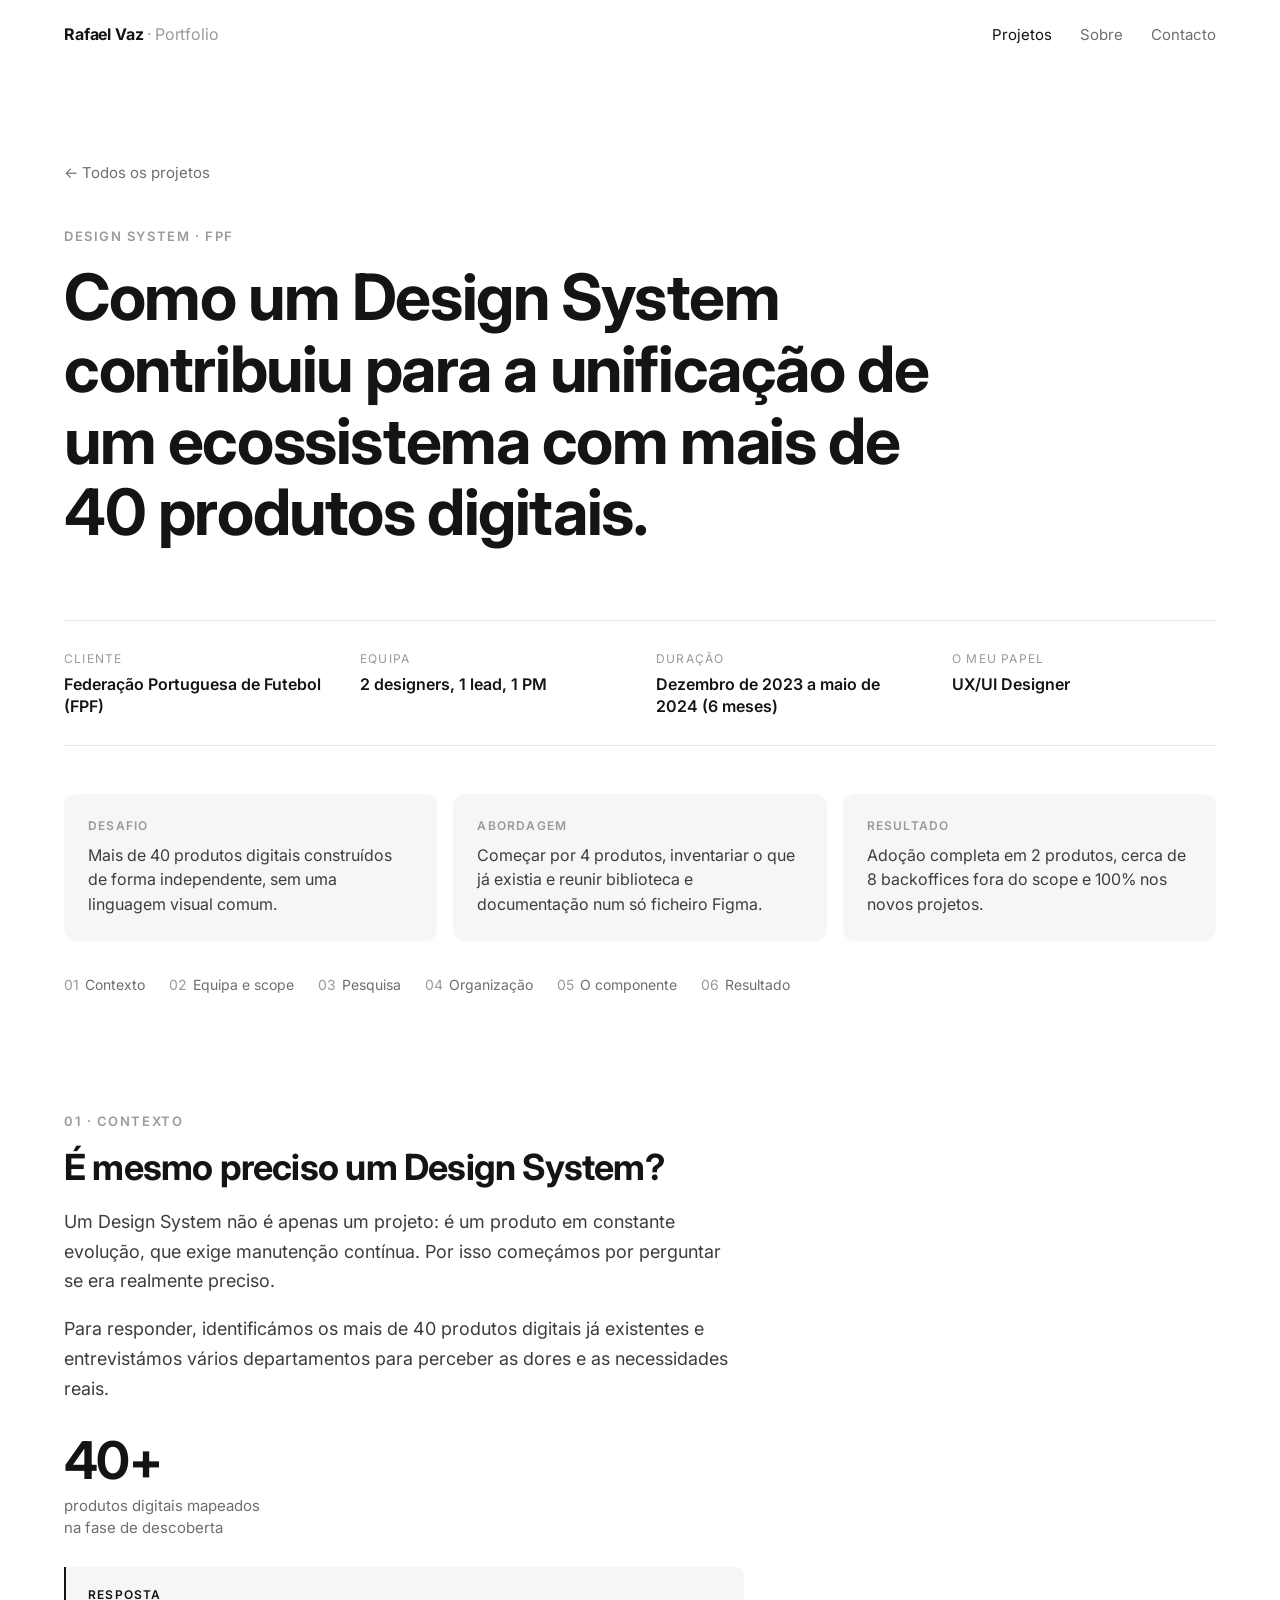
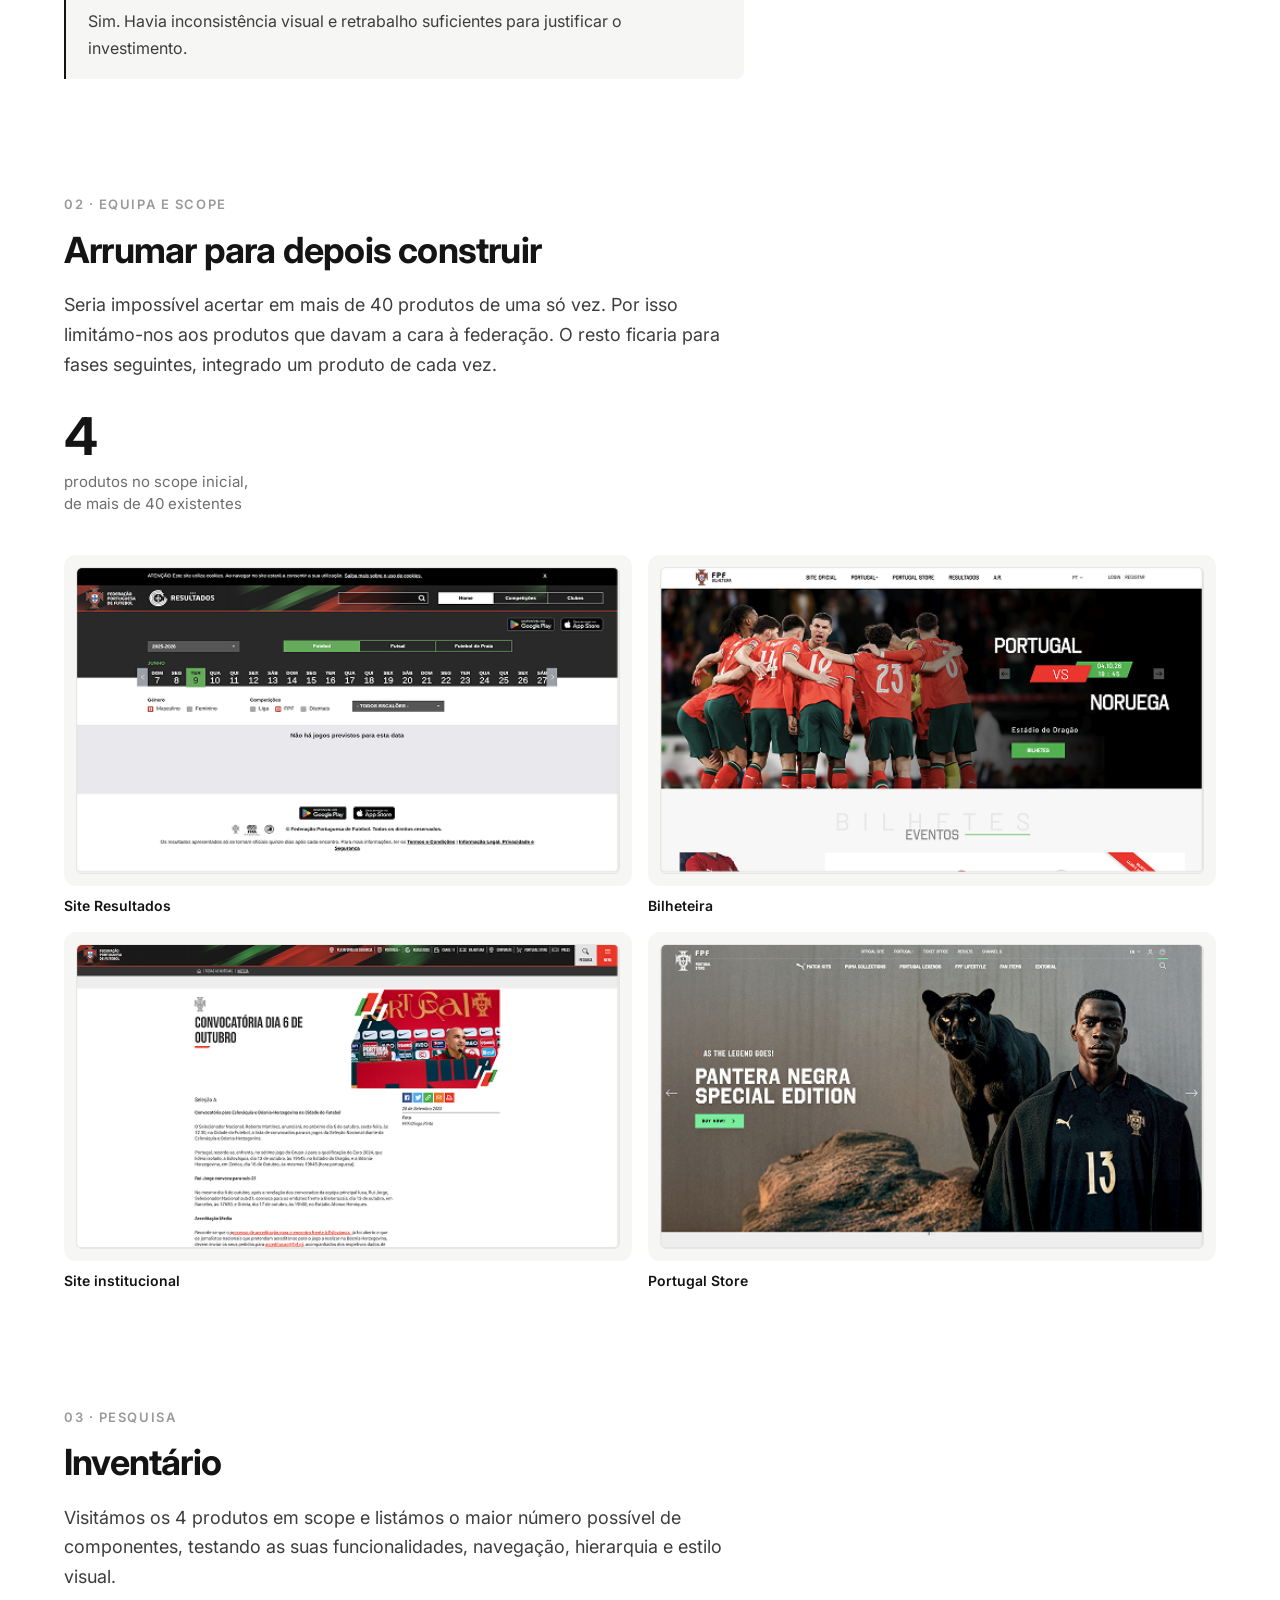
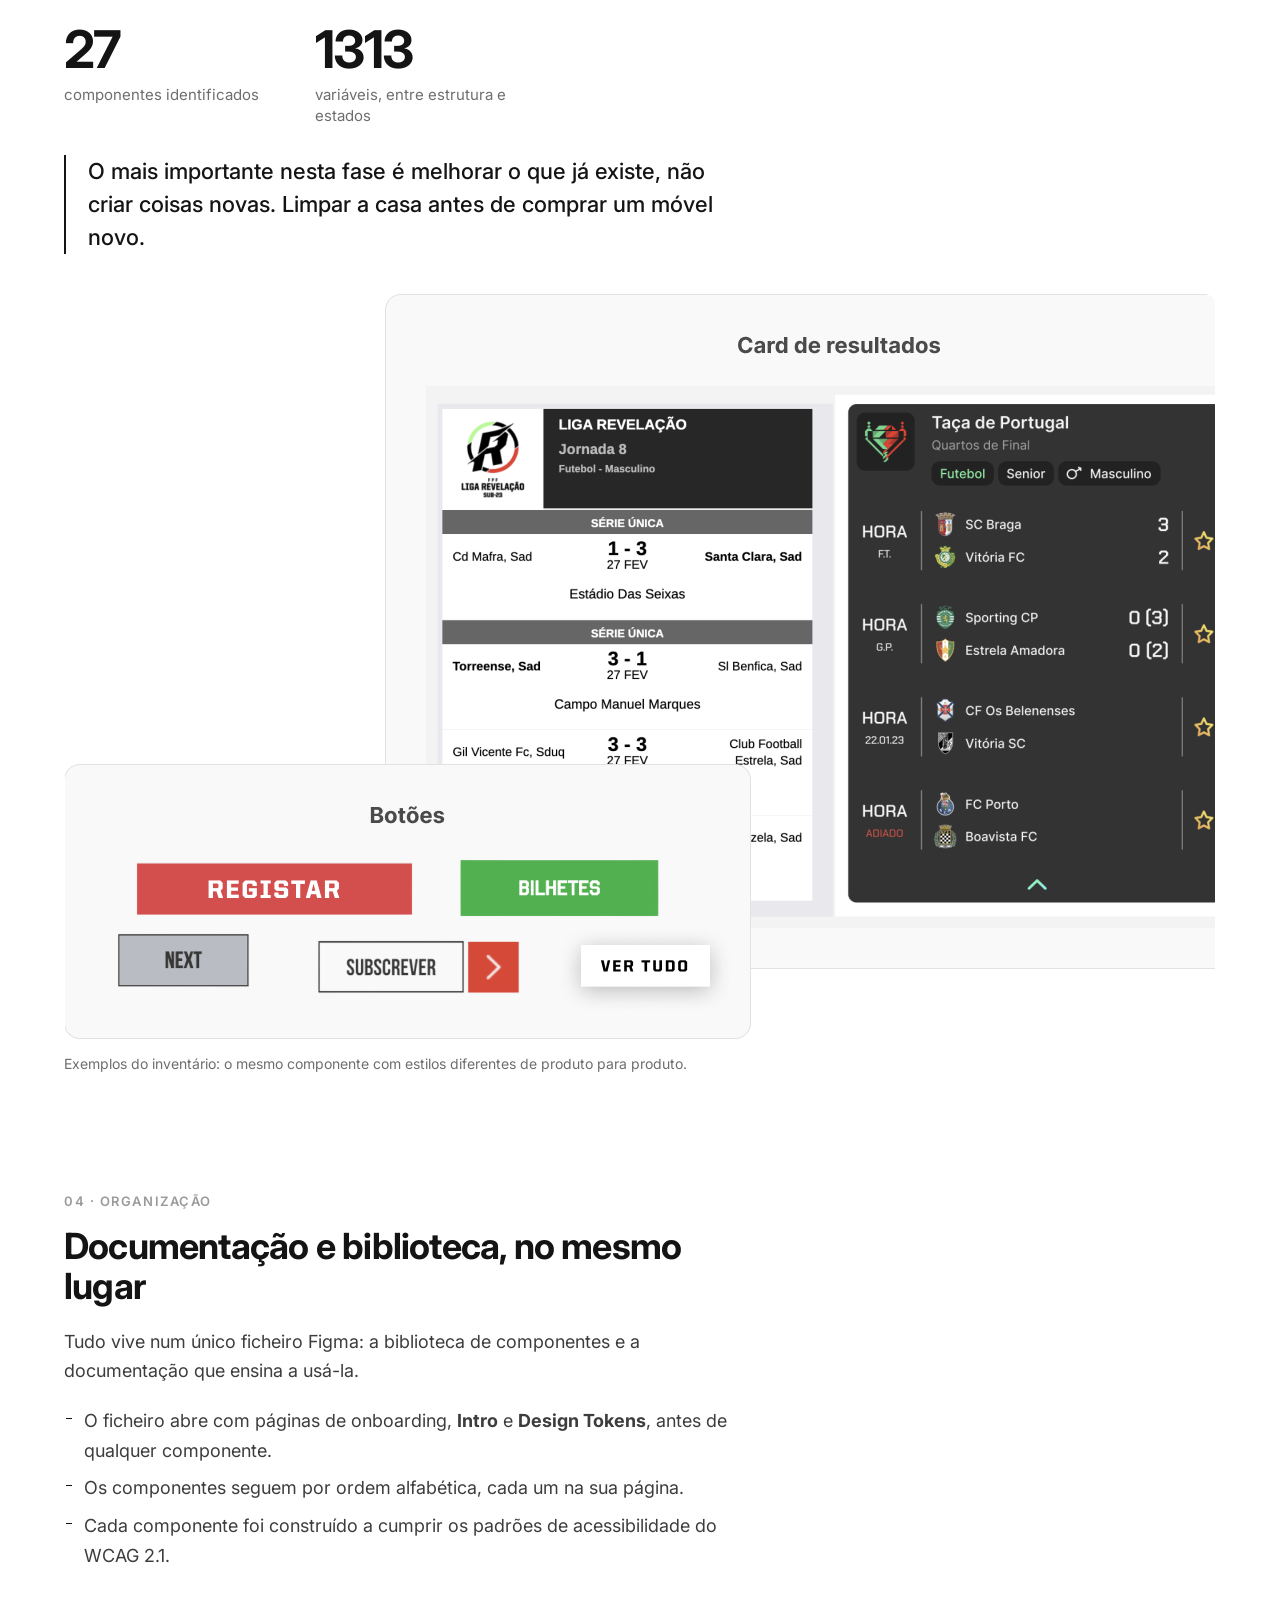
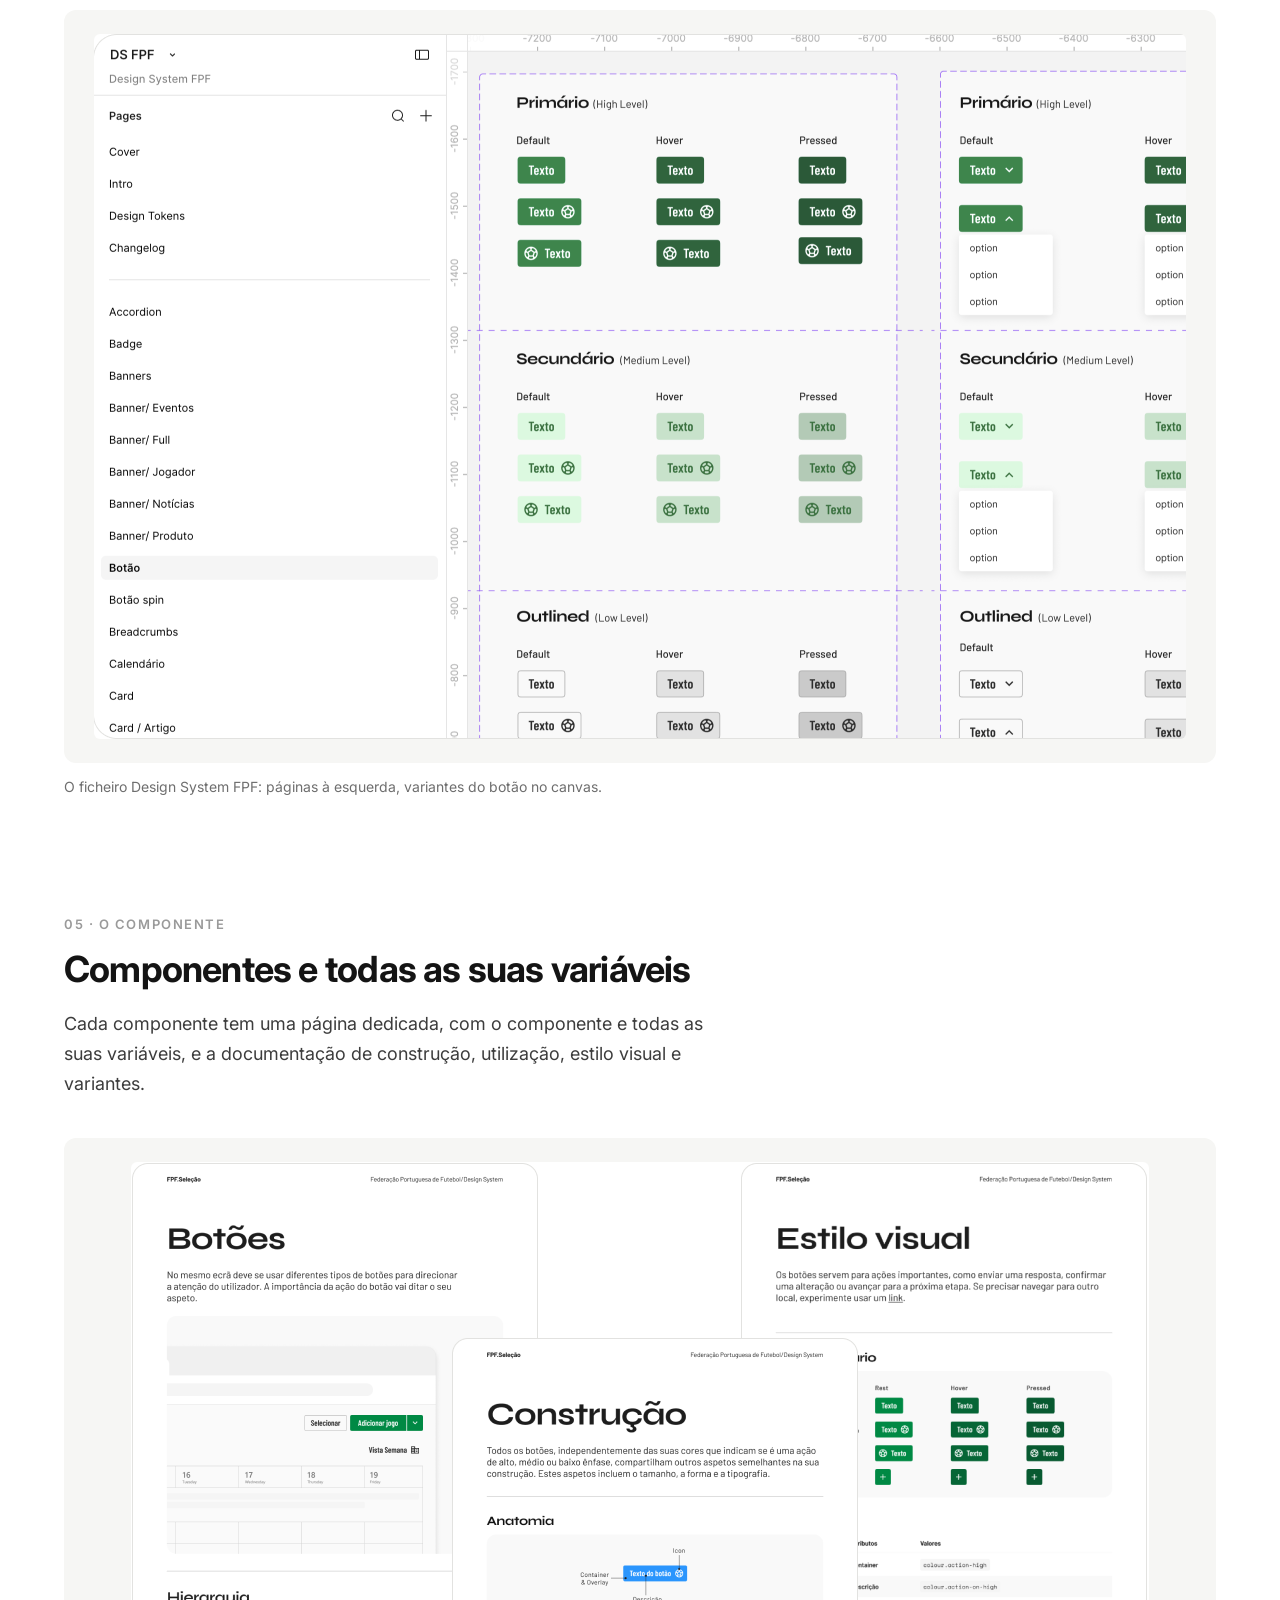
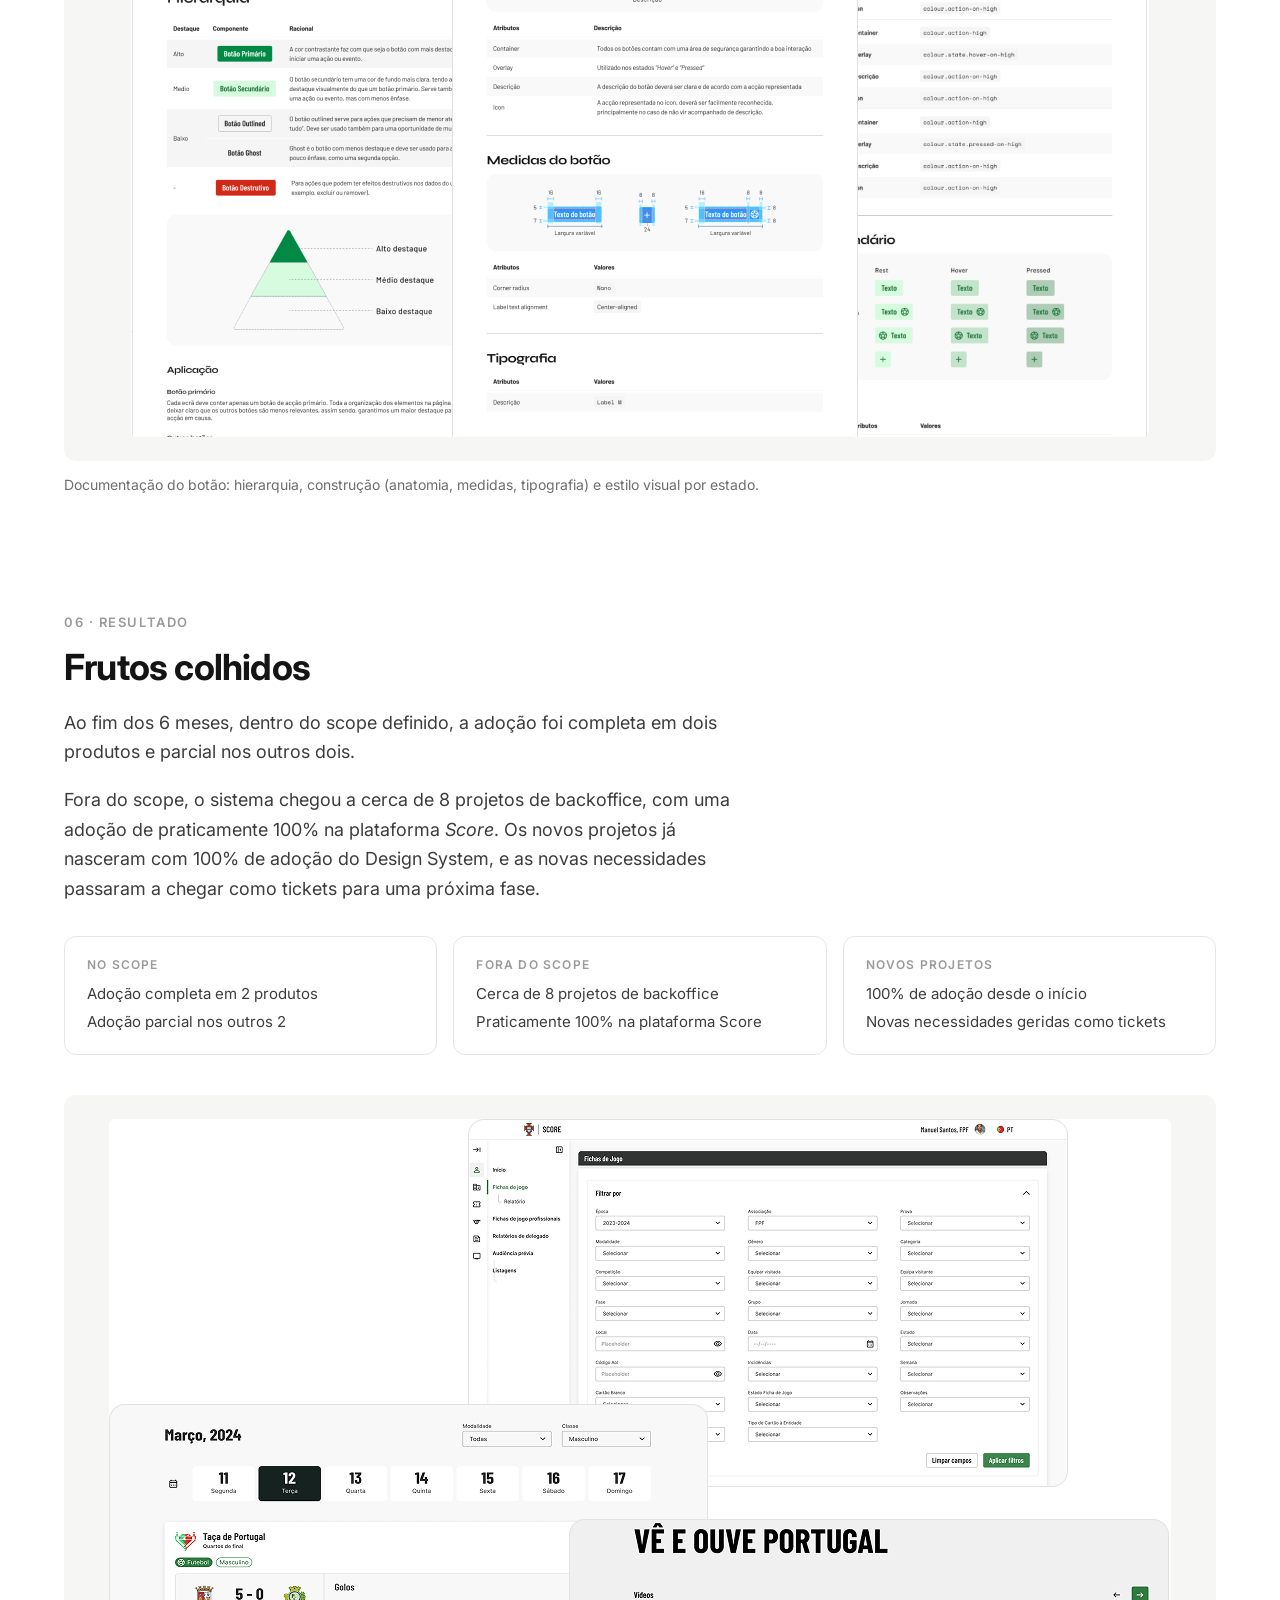
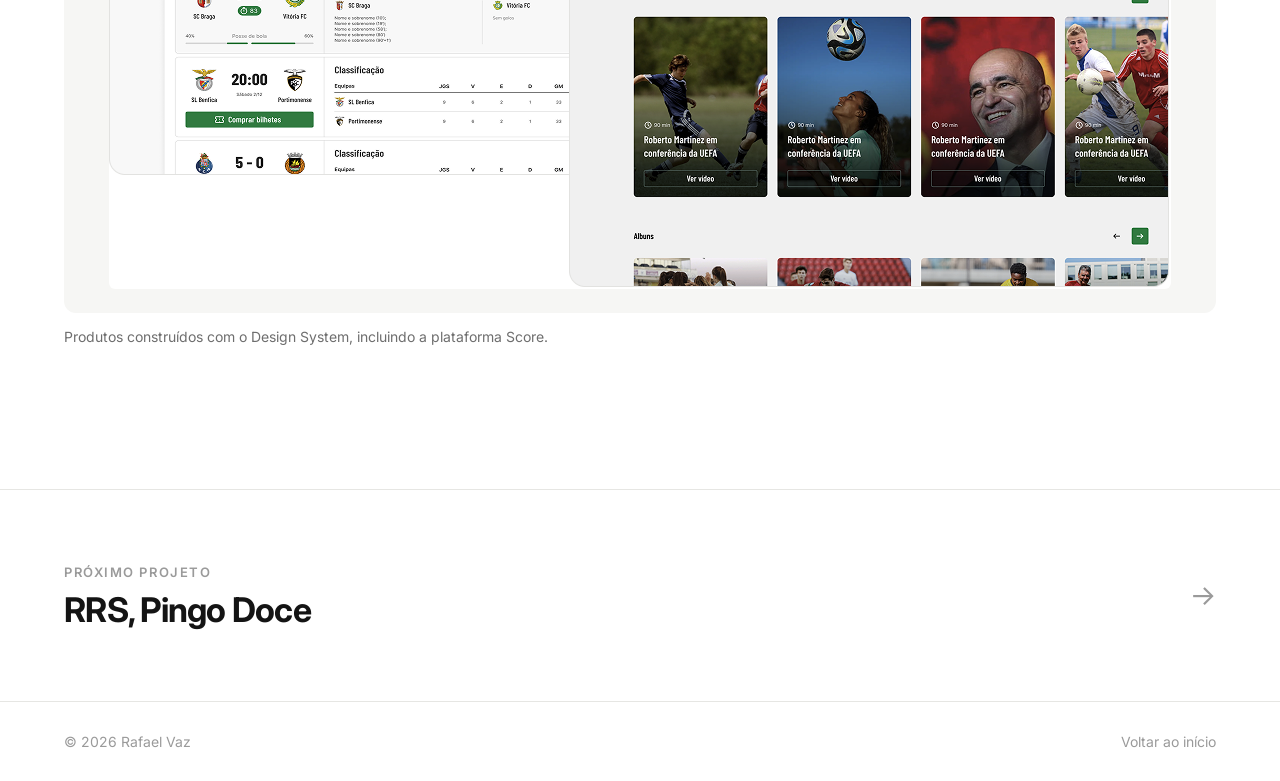
==== commit 6013b7d6: "Redesign neutro, estrutura de case study web e projeto Pingo Doce Co-Authored-By: Claude Opus 5.5 <n" ====
--- a/projetos/design-system-fpf.html
+++ b/projetos/design-system-fpf.html
@@ -3,14 +3,13 @@
 <head>
   <meta charset="utf-8">
   <meta name="viewport" content="width=device-width, initial-scale=1">
-  <title>Design System FPF · Rafael Vaz</title>
-  <meta name="description" content="Case study: como desenhámos o Design System da Federação Portuguesa de Futebol, do porquê ao resultado.">
-  <meta property="og:title" content="Design System FPF · Rafael Vaz">
+  <title>Design System, FPF · Rafael Vaz</title>
+  <meta name="description" content="Case study: como um Design System contribuiu para a unificação de um ecossistema com mais de 40 produtos digitais da Federação Portuguesa de Futebol.">
+  <meta property="og:title" content="Design System, FPF · Rafael Vaz">
   <meta property="og:type" content="article">
-  <link rel="icon" href="../assets/img/shield.svg" type="image/svg+xml">
   <link rel="preconnect" href="https://fonts.googleapis.com">
   <link rel="preconnect" href="https://fonts.gstatic.com" crossorigin>
-  <link href="https://fonts.googleapis.com/css2?family=Inter:wght@400;500;600;700;800&family=Barlow+Condensed:wght@600&display=swap" rel="stylesheet">
+  <link href="https://fonts.googleapis.com/css2?family=Inter:wght@400;500;600;700&display=swap" rel="stylesheet">
   <link rel="stylesheet" href="../assets/css/style.css">
 </head>
 <body>
@@ -18,11 +17,11 @@
 
   <header class="site-header">
     <div class="wrap">
-      <a class="brand" href="../"><img src="../assets/img/shield.svg" alt="">Rafael Vaz <span>· Portfolio</span></a>
+      <a class="brand" href="../">Rafael Vaz <span>· Portfolio</span></a>
       <nav aria-label="Principal">
         <ul class="nav">
           <li><a href="../#projetos" aria-current="page">Projetos</a></li>
-          <li class="hide-sm"><a href="../#sobre">Sobre</a></li>
+          <li><a href="../#sobre">Sobre</a></li>
           <li><a href="../#contacto">Contacto</a></li>
         </ul>
       </nav>
@@ -30,218 +29,192 @@
   </header>
 
   <main id="main">
-    <!-- capa -->
+    <!-- Título, ficha e resumo -->
     <section class="cs-hero">
       <div class="wrap">
         <a class="back" href="../#projetos">&#8592; Todos os projetos</a>
-        <img class="hero-shield" src="../assets/img/shield.svg" alt="">
-        <span class="tag">Design System</span>
-        <h1>Construir um sistema, não um projeto</h1>
-        <p class="lede" style="margin-top:24px;">Como desenhámos o Design System da Federação Portuguesa de Futebol, do porquê ao resultado.</p>
+        <div class="kicker">Design System · FPF</div>
+        <h1>Como um Design System contribuiu para a unificação de um ecossistema com mais de 40 produtos digitais.</h1>
+
         <dl class="facts">
-          <div><dt>Cliente</dt><dd>Federação Portuguesa de Futebol</dd></div>
+          <div><dt>Cliente</dt><dd>Federação Portuguesa de Futebol (FPF)</dd></div>
           <div><dt>Equipa</dt><dd>2 designers, 1 lead, 1 PM</dd></div>
-          <div><dt>Duração</dt><dd>Dez 2023 a mai 2024 (6 meses)</dd></div>
+          <div><dt>Duração</dt><dd>Dezembro de 2023 a maio de 2024 (6 meses)</dd></div>
           <div><dt>O meu papel</dt><dd>UX/UI Designer</dd></div>
         </dl>
-      </div>
-    </section>
-
-    <!-- 01 contexto -->
-    <section class="section">
-      <div class="wrap cs-step reveal">
-        <div class="step-label"><div class="step-num">01</div><div class="step-name">Contexto</div></div>
-        <div>
-          <h2>Era mesmo preciso um Design System?</h2>
-          <p class="body">Um DS não é um projeto, é um produto em constante evolução que exige manutenção contínua. Por isso começámos pela pergunta e não pela solução: mapeámos os mais de 40 produtos digitais já existentes e entrevistámos vários departamentos para perceber as dores e as necessidades reais.</p>
+
+        <div class="summary">
+          <div>
+            <h3>Desafio</h3>
+            <p>Mais de 40 produtos digitais construídos de forma independente, sem uma linguagem visual comum.</p>
+          </div>
+          <div>
+            <h3>Abordagem</h3>
+            <p>Começar por 4 produtos, inventariar o que já existia e reunir biblioteca e documentação num só ficheiro Figma.</p>
+          </div>
+          <div>
+            <h3>Resultado</h3>
+            <p>Adoção completa em 2 produtos, cerca de 8 backoffices fora do scope e 100% nos novos projetos.</p>
+          </div>
+        </div>
+
+        <ol class="toc" aria-label="Nesta página">
+          <li><a href="#contexto"><span>01</span>Contexto</a></li>
+          <li><a href="#scope"><span>02</span>Equipa e scope</a></li>
+          <li><a href="#pesquisa"><span>03</span>Pesquisa</a></li>
+          <li><a href="#organizacao"><span>04</span>Organização</a></li>
+          <li><a href="#componente"><span>05</span>O componente</a></li>
+          <li><a href="#resultado"><span>06</span>Resultado</a></li>
+        </ol>
+      </div>
+    </section>
+
+    <!-- 01 -->
+    <section class="step" id="contexto">
+      <div class="wrap">
+        <div class="read reveal">
+          <div class="kicker">01 · Contexto</div>
+          <h2>É mesmo preciso um Design System?</h2>
+          <p>Um Design System não é apenas um projeto: é um produto em constante evolução, que exige manutenção contínua. Por isso começámos por perguntar se era realmente preciso.</p>
+          <p>Para responder, identificámos os mais de 40 produtos digitais já existentes e entrevistámos vários departamentos para perceber as dores e as necessidades reais.</p>
           <div class="stats">
             <div class="stat"><div class="n">40+</div><div class="l">produtos digitais mapeados na fase de descoberta</div></div>
           </div>
-          <div class="callout">
-            <div class="c-title">Conclusão</div>
-            <p>A resposta foi sim: havia inconsistência visual e retrabalho suficientes para justificar o investimento.</p>
-          </div>
-        </div>
-      </div>
-    </section>
-
-    <!-- 02 scope -->
-    <section class="section">
-      <div class="wrap cs-step reveal">
-        <div class="step-label"><div class="step-num">02</div><div class="step-name">Equipa e scope</div></div>
-        <div>
-          <h2>Começar pequeno, para começar bem</h2>
-          <p class="body">Seria impossível acertar os 40+ produtos de uma só vez, por isso limitámo-nos a 4 produtos que davam a cara à federação. O resto ficaria para fases seguintes, integrado um produto de cada vez.</p>
-          <ul class="list">
-            <li>Sites institucionais</li>
-            <li>Bilheteira</li>
-            <li>Loja</li>
-          </ul>
+          <div class="note">
+            <div class="label">Resposta</div>
+            <p>Sim. Havia inconsistência visual e retrabalho suficientes para justificar o investimento.</p>
+          </div>
+        </div>
+      </div>
+    </section>
+
+    <!-- 02 -->
+    <section class="step" id="scope">
+      <div class="wrap">
+        <div class="read reveal">
+          <div class="kicker">02 · Equipa e scope</div>
+          <h2>Arrumar para depois construir</h2>
+          <p>Seria impossível acertar em mais de 40 produtos de uma só vez. Por isso limitámo-nos aos produtos que davam a cara à federação. O resto ficaria para fases seguintes, integrado um produto de cada vez.</p>
           <div class="stats">
             <div class="stat"><div class="n">4</div><div class="l">produtos no scope inicial, de mais de 40 existentes</div></div>
           </div>
         </div>
-      </div>
-    </section>
-
-    <!-- 03 pesquisa -->
-    <section class="section">
-      <div class="wrap cs-step reveal">
-        <div class="step-label"><div class="step-num">03</div><div class="step-name">Pesquisa</div></div>
-        <div>
-          <h2>Antes de criar, inventariar</h2>
-          <p class="body">Visitámos os 4 produtos em scope e recolhemos o maior número de componentes possível, testando funcionalidades, navegação, hierarquia e estilo visual.</p>
+
+        <div class="gallery cols-2 reveal">
+          <figure><div class="frame"><img src="../assets/img/fpf/scope-resultados.png" alt="Página inicial do site de resultados da FPF" loading="lazy"></div><figcaption><b>Site Resultados</b></figcaption></figure>
+          <figure><div class="frame"><img src="../assets/img/fpf/scope-bilheteira.png" alt="Página inicial da bilheteira da FPF" loading="lazy"></div><figcaption><b>Bilheteira</b></figcaption></figure>
+          <figure><div class="frame"><img src="../assets/img/fpf/scope-institucional.png" alt="Página de notícia do site institucional da FPF" loading="lazy"></div><figcaption><b>Site institucional</b></figcaption></figure>
+          <figure><div class="frame"><img src="../assets/img/fpf/scope-store.png" alt="Página inicial da Portugal Store" loading="lazy"></div><figcaption><b>Portugal Store</b></figcaption></figure>
+        </div>
+      </div>
+    </section>
+
+    <!-- 03 -->
+    <section class="step" id="pesquisa">
+      <div class="wrap">
+        <div class="read reveal">
+          <div class="kicker">03 · Pesquisa</div>
+          <h2>Inventário</h2>
+          <p>Visitámos os 4 produtos em scope e listámos o maior número possível de componentes, testando as suas funcionalidades, navegação, hierarquia e estilo visual.</p>
           <div class="stats">
             <div class="stat"><div class="n">27</div><div class="l">componentes identificados</div></div>
             <div class="stat"><div class="n">1313</div><div class="l">variáveis, entre estrutura e estados</div></div>
           </div>
-          <blockquote class="quote">
-            "O mais importante nesta fase é melhorar o que já existe, não criar coisas novas. Limpar a casa antes de comprar um móvel novo."
-          </blockquote>
-        </div>
-      </div>
-    </section>
-
-    <!-- 04 organização -->
-    <section class="section">
-      <div class="wrap cs-step reveal">
-        <div class="step-label"><div class="step-num">04</div><div class="step-name">Organização</div></div>
-        <div>
+          <blockquote class="quote">O mais importante nesta fase é melhorar o que já existe, não criar coisas novas. Limpar a casa antes de comprar um móvel novo.</blockquote>
+        </div>
+
+        <figure class="figure reveal">
+          <div class="frame plain"><img src="../assets/img/fpf/inventario.png" alt="Exemplos do inventário: cards de resultados e botões com estilos diferentes entre produtos" loading="lazy"></div>
+          <figcaption>Exemplos do inventário: o mesmo componente com estilos diferentes de produto para produto.</figcaption>
+        </figure>
+      </div>
+    </section>
+
+    <!-- 04 -->
+    <section class="step" id="organizacao">
+      <div class="wrap">
+        <div class="read reveal">
+          <div class="kicker">04 · Organização</div>
           <h2>Documentação e biblioteca, no mesmo lugar</h2>
-          <p class="body">Tudo vive num único ficheiro Figma: a biblioteca de componentes e a documentação que ensina a usá-la. O ficheiro abre com páginas de onboarding, <b>Intro</b> e <b>Design Tokens</b>, antes de qualquer componente. Cada componente foi construído a cumprir os padrões de acessibilidade do WCAG&nbsp;2.1.</p>
-
-          <div class="grid-2">
-            <div class="panel figfile">
-              <div class="panel-title">Ficheiro Figma · Páginas</div>
-              <div class="ff-item strong">Cover</div>
-              <div class="ff-item strong">Intro</div>
-              <div class="ff-item strong">Design Tokens</div>
-              <div class="ff-item strong">Changelog</div>
-              <div class="ff-item">Badge</div>
-              <div class="ff-item">Botão</div>
-              <div class="ff-more">Checkbox, Radio button, Slider, Tags… por ordem alfabética</div>
-            </div>
-            <div class="panel">
-              <div class="panel-title">Da biblioteca aos produtos</div>
-              <div class="libflow">
-                <div class="lib-box"><b>Ficheiro Figma</b><span>Documentação + biblioteca, publicada como library.</span></div>
-                <div class="lib-arrow" aria-hidden="true">&#8594;</div>
-                <div class="lib-products"><span>Sites institucionais</span><span>Bilheteira</span><span>Loja</span></div>
-              </div>
-            </div>
-          </div>
-
-          <!-- SCREENSHOT REAL: substituir o src quando tiveres a imagem e remover o comentário.
-          <figure class="shot">
-            <div class="frame"><img src="../assets/img/fpf/documentacao.png" alt="Página de documentação do Design System FPF no Figma" loading="lazy"></div>
-            <figcaption><b>Documentação.</b> Uma página real do ficheiro Figma.</figcaption>
-          </figure>
-          -->
-        </div>
-      </div>
-    </section>
-
-    <!-- 05 componente -->
-    <section class="section">
-      <div class="wrap cs-step reveal">
-        <div class="step-label"><div class="step-num">05</div><div class="step-name">Um componente em exemplo</div></div>
-        <div>
-          <h2>Botão: o componente e todas as suas variáveis</h2>
-          <p class="body">Cada componente tem uma página dedicada, com o componente e todas as suas variáveis, e a documentação de construção, utilização, estilo visual e variantes. O botão serve de exemplo.</p>
-
-          <div class="panel demo">
-            <div class="panel-title">Estilo visual · Rest, Hover, Pressed</div>
-            <div class="demo-row">
-              <div class="row-label">Primário</div>
-              <div class="demo-states">
-                <div class="demo-state"><small>Rest</small><button class="ds-btn primary" type="button">Texto</button></div>
-                <div class="demo-state"><small>Hover</small><span class="ds-btn primary is-hover">Texto</span></div>
-                <div class="demo-state"><small>Pressed</small><span class="ds-btn primary is-pressed">Texto</span></div>
-              </div>
-            </div>
-            <div class="demo-row">
-              <div class="row-label">Secundário</div>
-              <div class="demo-states">
-                <div class="demo-state"><small>Rest</small><button class="ds-btn secondary" type="button">Texto</button></div>
-                <div class="demo-state"><small>Hover</small><span class="ds-btn secondary is-hover">Texto</span></div>
-                <div class="demo-state"><small>Pressed</small><span class="ds-btn secondary is-pressed">Texto</span></div>
-              </div>
-            </div>
-            <div class="demo-row">
-              <div class="row-label">Destrutivo</div>
-              <div class="demo-states">
-                <div class="demo-state"><small>Rest</small><button class="ds-btn destructive" type="button">Texto</button></div>
-                <div class="demo-state"><small>Hover</small><span class="ds-btn destructive is-hover">Texto</span></div>
-                <div class="demo-state"><small>Pressed</small><span class="ds-btn destructive is-pressed">Texto</span></div>
-              </div>
-            </div>
-            <p class="demo-hint">Os botões da coluna Rest são reais: passa o rato e carrega para ver os estados.</p>
-          </div>
-
-          <div class="grid-2">
-            <div class="panel">
-              <div class="panel-title">Utilização · Hierarquia de destaque</div>
-              <div class="hier-item"><span class="badge primario">Primário</span><span>Ação principal do ecrã.</span></div>
-              <div class="hier-item"><span class="badge secundario">Secundário</span><span>Ação alternativa, menos destaque.</span></div>
-              <div class="hier-item"><span class="badge outlined">Outlined</span><span>Baixa ênfase, como "Ver tudo".</span></div>
-              <div class="hier-item"><span class="badge ghost">Ghost</span><span>Ênfase mínima, segunda opção.</span></div>
-              <div class="hier-item"><span class="badge destrutivo">Destrutivo</span><span>Ações irreversíveis, como remover.</span></div>
-            </div>
-            <div class="panel">
-              <div class="panel-title">Construção · Medidas</div>
-              <div class="spec-row"><span>Padding horizontal</span><span>16px</span></div>
-              <div class="spec-row"><span>Padding vertical</span><span>5 a 7px</span></div>
-              <div class="spec-row"><span>Corner radius</span><span>nano · 4px</span></div>
-              <div class="spec-row"><span>Tipografia</span><span>Barlow Cond. 20/28</span></div>
-              <div class="spec-row"><span>Alinhamento do texto</span><span>centrado</span></div>
-            </div>
-          </div>
-
-          <!-- SCREENSHOT REAL: substituir o src quando tiveres a imagem e remover o comentário.
-          <figure class="shot">
-            <div class="frame"><img src="../assets/img/fpf/botao-documentacao.png" alt="Página de documentação do componente Botão no Figma" loading="lazy"></div>
-            <figcaption><b>Página do Botão.</b> A documentação tal como vive no Figma.</figcaption>
-          </figure>
-          -->
-        </div>
-      </div>
-    </section>
-
-    <!-- 06 resultado -->
-    <section class="section">
-      <div class="wrap cs-step reveal">
-        <div class="step-label"><div class="step-num">06</div><div class="step-name">Resultado</div></div>
-        <div>
-          <h2>Um rollout que passou do scope inicial</h2>
-          <p class="body">Ao fim dos 6 meses, dentro do scope definido, a adoção foi completa em dois produtos e parcial nos outros dois. Fora do scope, o sistema chegou a cerca de 8 projetos de backoffice.</p>
-
-          <div class="results">
-            <div class="result">
-              <h3>Adoção completa</h3>
-              <ul><li>Site institucional (fpf.pt)</li><li>Loja (portugalstore.fpf.pt)</li></ul>
-            </div>
-            <div class="result partial">
-              <h3>Adoção parcial</h3>
-              <ul><li>Os outros dois produtos do scope</li></ul>
-            </div>
-            <div class="result">
-              <h3>Fora do scope</h3>
-              <ul><li>~8 projetos de backoffice, maioria parcial</li><li>1 adoção total: a plataforma de Score</li></ul>
-            </div>
-          </div>
-
-          <div class="callout">
-            <div class="c-title">Depois</div>
-            <p>A plataforma de Score, com adoção total, gerou a maioria dos pedidos seguintes, sobretudo tabelas. Após os 6 meses, fiquei alocado à equipa da FPF durante mais um ano, a fazer manutenção do Design System.</p>
-          </div>
-        </div>
-      </div>
-    </section>
-
-    <section class="section">
-      <div class="wrap next-project">
-        <a class="btn-link" href="../#projetos">&#8592; Todos os projetos</a>
-        <a class="btn-link primary" href="mailto:rafaelrvaz.25@gmail.com">Falar comigo</a>
+          <p>Tudo vive num único ficheiro Figma: a biblioteca de componentes e a documentação que ensina a usá-la.</p>
+          <ul class="list">
+            <li>O ficheiro abre com páginas de onboarding, <b>Intro</b> e <b>Design Tokens</b>, antes de qualquer componente.</li>
+            <li>Os componentes seguem por ordem alfabética, cada um na sua página.</li>
+            <li>Cada componente foi construído a cumprir os padrões de acessibilidade do WCAG&nbsp;2.1.</li>
+          </ul>
+        </div>
+
+        <figure class="figure reveal">
+          <div class="frame"><img src="../assets/img/fpf/figma-ficheiro.png" alt="Ficheiro Figma do Design System FPF com a lista de páginas e as variantes do botão" loading="lazy"></div>
+          <figcaption>O ficheiro Design System FPF: páginas à esquerda, variantes do botão no canvas.</figcaption>
+        </figure>
+      </div>
+    </section>
+
+    <!-- 05 -->
+    <section class="step" id="componente">
+      <div class="wrap">
+        <div class="read reveal">
+          <div class="kicker">05 · O componente</div>
+          <h2>Componentes e todas as suas variáveis</h2>
+          <p>Cada componente tem uma página dedicada, com o componente e todas as suas variáveis, e a documentação de construção, utilização, estilo visual e variantes.</p>
+        </div>
+
+        <figure class="figure reveal">
+          <div class="frame"><img src="../assets/img/fpf/documentacao-botao.png" alt="Páginas de documentação do botão: hierarquia, construção e estilo visual" loading="lazy"></div>
+          <figcaption>Documentação do botão: hierarquia, construção (anatomia, medidas, tipografia) e estilo visual por estado.</figcaption>
+        </figure>
+      </div>
+    </section>
+
+    <!-- 06 -->
+    <section class="step" id="resultado">
+      <div class="wrap">
+        <div class="read reveal">
+          <div class="kicker">06 · Resultado</div>
+          <h2>Frutos colhidos</h2>
+          <p>Ao fim dos 6 meses, dentro do scope definido, a adoção foi completa em dois produtos e parcial nos outros dois.</p>
+          <p>Fora do scope, o sistema chegou a cerca de 8 projetos de backoffice, com uma adoção de praticamente 100% na plataforma <em>Score</em>. Os novos projetos já nasceram com 100% de adoção do Design System, e as novas necessidades passaram a chegar como tickets para uma próxima fase.</p>
+        </div>
+
+        <div class="results reveal">
+          <div>
+            <h3>No scope</h3>
+            <ul><li>Adoção completa em 2 produtos</li><li>Adoção parcial nos outros 2</li></ul>
+          </div>
+          <div>
+            <h3>Fora do scope</h3>
+            <ul><li>Cerca de 8 projetos de backoffice</li><li>Praticamente 100% na plataforma Score</li></ul>
+          </div>
+          <div>
+            <h3>Novos projetos</h3>
+            <ul><li>100% de adoção desde o início</li><li>Novas necessidades geridas como tickets</li></ul>
+          </div>
+        </div>
+
+        <figure class="figure reveal">
+          <div class="frame"><img src="../assets/img/fpf/resultado-produtos.png" alt="Ecrãs da plataforma Score, de resultados e da secção de vídeos construídos com o Design System" loading="lazy"></div>
+          <figcaption>Produtos construídos com o Design System, incluindo a plataforma Score.</figcaption>
+        </figure>
+
+        <div class="read reveal">
+          <div class="note">
+            <div class="label">Próximos passos</div>
+            <p>Após os 6 meses, fiquei alocado à equipa da FPF durante um ano, a fazer manutenção do Design System.</p>
+          </div>
+        </div>
+      </div>
+    </section>
+
+    <section class="next">
+      <div class="wrap">
+        <a href="rrs-pingo-doce.html">
+          <div>
+            <div class="kicker">Próximo projeto</div>
+            <h2>RRS, Pingo Doce</h2>
+          </div>
+          <span class="arrow" aria-hidden="true">&#8594;</span>
+        </a>
       </div>
     </section>
   </main>
--- a/assets/css/style.css
+++ b/assets/css/style.css
@@ -1,79 +1,68 @@
 /* =========================================================
    Rafael Vaz · Portfolio
-   Tokens primeiro, depois base, layout e componentes.
+   Paleta neutra, uma coluna de leitura, imagens largas.
    ========================================================= */
 
 :root {
-  /* cor */
   --ink: #141414;
-  --gray-700: #4a4a4a;
-  --gray-600: #6b6b6b;
-  --gray-400: #9a9a9a;
-  --line: #e2e2e0;
+  --text: #3d3d3d;
+  --muted: #6e6e6e;
+  --faint: #9a9a9a;
+  --line: #e6e6e3;
   --panel: #f6f6f4;
   --bg: #ffffff;
-  --accent: #008944;
-  --accent-strong: #006030;
-  --accent-soft: #e7f5ec;
-  --danger: #d22818;
-
-  /* tipografia */
-  --font-body: "Inter", -apple-system, "Segoe UI", Helvetica, Arial, sans-serif;
-  --font-cond: "Barlow Condensed", "Inter", sans-serif;
-  --font-mono: ui-monospace, "SF Mono", Consolas, monospace;
-
-  /* espaçamento e forma */
+
+  --font: "Inter", -apple-system, "Segoe UI", Helvetica, Arial, sans-serif;
+
   --gutter: clamp(20px, 5vw, 64px);
-  --max: 1200px;
-  --radius-s: 4px;
-  --radius-m: 10px;
-  --radius-l: 16px;
-  --section: clamp(72px, 10vw, 140px);
-}
-
-/* ---------- base ---------- */
+  --wide: 1160px;   /* imagens e grelhas */
+  --read: 680px;    /* coluna de texto */
+  --radius: 12px;
+  --space: clamp(72px, 9vw, 128px);
+}
+
 *, *::before, *::after { box-sizing: border-box; margin: 0; padding: 0; }
 html { scroll-behavior: smooth; -webkit-text-size-adjust: 100%; }
 body {
-  font-family: var(--font-body);
+  font-family: var(--font);
   color: var(--ink);
   background: var(--bg);
-  font-size: 17px;
-  line-height: 1.6;
+  font-size: 18px;
+  line-height: 1.65;
   -webkit-font-smoothing: antialiased;
 }
 img { max-width: 100%; display: block; }
 a { color: inherit; }
-:focus-visible { outline: 3px solid #3366ff; outline-offset: 3px; border-radius: 2px; }
-
-.wrap { width: 100%; max-width: var(--max); margin: 0 auto; padding: 0 var(--gutter); }
+:focus-visible { outline: 2px solid var(--ink); outline-offset: 3px; border-radius: 2px; }
+
+.wrap { width: 100%; max-width: calc(var(--wide) + 2 * var(--gutter)); margin: 0 auto; padding: 0 var(--gutter); }
+.read { max-width: var(--read); }
 
 .skip-link {
   position: absolute; left: 16px; top: -60px; z-index: 100;
-  background: var(--ink); color: #fff; padding: 10px 16px; border-radius: var(--radius-s);
+  background: var(--ink); color: #fff; padding: 10px 16px; border-radius: 6px;
   text-decoration: none; font-weight: 600;
 }
 .skip-link:focus { top: 16px; }
 
 /* ---------- tipografia ---------- */
 .kicker {
-  text-transform: uppercase; letter-spacing: 0.14em;
-  font-size: 13px; font-weight: 700; color: var(--accent);
-  margin-bottom: 14px;
-}
-h1, h2, h3 { letter-spacing: -0.02em; line-height: 1.08; font-weight: 800; }
-h1 { font-size: clamp(44px, 7.5vw, 92px); }
-h2 { font-size: clamp(30px, 4.2vw, 48px); }
-h3 { font-size: 20px; letter-spacing: -0.01em; line-height: 1.25; }
-.lede { font-size: clamp(19px, 2vw, 24px); color: var(--gray-700); line-height: 1.5; max-width: 760px; }
-.body { color: var(--gray-700); max-width: 720px; }
-.body + .body { margin-top: 16px; }
-.muted { color: var(--gray-600); }
+  font-size: 13px; font-weight: 600; letter-spacing: 0.12em; text-transform: uppercase;
+  color: var(--faint); margin-bottom: 14px;
+}
+h1, h2, h3 { color: var(--ink); font-weight: 700; letter-spacing: -0.022em; line-height: 1.12; }
+h1 { font-size: clamp(36px, 5.6vw, 64px); }
+h2 { font-size: clamp(26px, 3.2vw, 36px); margin-bottom: 20px; }
+h3 { font-size: 18px; letter-spacing: -0.01em; line-height: 1.35; }
+p { color: var(--text); }
+p + p { margin-top: 18px; }
+.lede { font-size: clamp(19px, 2vw, 22px); line-height: 1.55; color: var(--muted); }
+em { font-style: italic; }
 
 /* ---------- header ---------- */
 .site-header {
   position: sticky; top: 0; z-index: 50;
-  background: rgba(255,255,255,0.88);
+  background: rgba(255,255,255,0.9);
   backdrop-filter: saturate(180%) blur(12px);
   -webkit-backdrop-filter: saturate(180%) blur(12px);
   border-bottom: 1px solid transparent;
@@ -81,250 +70,179 @@
 }
 .site-header.scrolled { border-bottom-color: var(--line); }
 .site-header .wrap { display: flex; align-items: center; justify-content: space-between; height: 68px; }
-.brand { display: flex; align-items: center; gap: 10px; font-weight: 800; text-decoration: none; font-size: 16px; }
-.brand img { width: 24px; height: 26px; }
-.brand span { font-weight: 400; color: var(--gray-600); }
+.brand { font-weight: 700; text-decoration: none; font-size: 16px; letter-spacing: -0.01em; }
+.brand span { font-weight: 400; color: var(--faint); }
 .nav { display: flex; gap: 28px; list-style: none; }
-.nav a { text-decoration: none; font-size: 15px; font-weight: 500; color: var(--gray-700); transition: color .15s; }
-.nav a:hover, .nav a[aria-current="page"] { color: var(--accent); }
-@media (max-width: 640px) {
+.nav a { text-decoration: none; font-size: 15px; color: var(--muted); transition: color .15s; }
+.nav a:hover, .nav a[aria-current="page"] { color: var(--ink); }
+@media (max-width: 560px) {
   .nav { gap: 18px; }
-  .nav .hide-sm { display: none; }
   .brand span { display: none; }
 }
 
-/* ---------- hero ---------- */
-.hero { position: relative; padding: clamp(64px, 10vw, 128px) 0 clamp(56px, 8vw, 96px); overflow: hidden; }
-.hero .wrap { position: relative; }
-.tag {
-  display: inline-block; border: 1px solid var(--accent); color: var(--accent);
-  background: var(--accent-soft); border-radius: 999px; padding: 7px 16px;
-  font-size: 12px; font-weight: 700; letter-spacing: 0.08em; text-transform: uppercase;
-  margin-bottom: 28px;
-}
-.hero h1 { max-width: 900px; position: relative; z-index: 1; }
-.hero .lede { margin-top: 24px; position: relative; z-index: 1; }
-.hero-shield {
-  position: absolute; right: var(--gutter); top: 50%;
-  width: clamp(140px, 22vw, 300px); transform: translateY(-50%) rotate(6deg);
-  filter: drop-shadow(0 24px 30px rgba(0,60,30,0.28));
-  z-index: 0; pointer-events: none;
-  animation: float 6s ease-in-out infinite;
-}
-@keyframes float {
-  0%, 100% { transform: translateY(-50%) rotate(6deg); }
-  50% { transform: translateY(calc(-50% - 12px)) rotate(4deg); }
-}
-@media (max-width: 860px) {
-  .hero-shield { position: relative; right: auto; top: auto; transform: none; margin-bottom: 28px; width: 110px; animation: none; }
-}
-
-.facts {
-  display: grid; grid-template-columns: repeat(4, 1fr); gap: 32px;
-  margin-top: clamp(48px, 7vw, 88px); padding-top: 32px; border-top: 1px solid var(--line);
-}
-.facts dt { font-size: 12px; text-transform: uppercase; letter-spacing: 0.1em; color: var(--gray-400); margin-bottom: 6px; }
-.facts dd { font-size: 17px; font-weight: 700; }
-.facts a { text-decoration: none; }
-.facts a:hover { color: var(--accent); }
-@media (max-width: 860px) { .facts { grid-template-columns: 1fr 1fr; } }
-@media (max-width: 480px) { .facts { grid-template-columns: 1fr; gap: 20px; } }
-
-/* ---------- secções ---------- */
-.section { padding: var(--section) 0; border-top: 1px solid var(--line); }
-.section-head { margin-bottom: 48px; }
-.section-head h2 { max-width: 820px; }
-.section-head .lede { margin-top: 18px; }
-
-.split { display: grid; grid-template-columns: 1.1fr 1fr; gap: clamp(40px, 7vw, 100px); align-items: start; }
-@media (max-width: 900px) { .split { grid-template-columns: 1fr; } }
-
-/* ---------- sobre mim ---------- */
-.chips { display: flex; flex-wrap: wrap; gap: 10px; margin-top: 32px; list-style: none; }
-.chips li {
-  background: var(--panel); border: 1px solid var(--line); border-radius: 999px;
-  padding: 8px 16px; font-size: 14px; font-weight: 600;
-}
-.timeline { list-style: none; display: flex; flex-direction: column; gap: 32px; }
-.timeline li { padding-left: 26px; border-left: 2px solid var(--line); position: relative; }
+/* ---------- home ---------- */
+.hero { padding: clamp(72px, 12vw, 160px) 0 clamp(56px, 8vw, 96px); }
+.hero h1 { max-width: 820px; }
+.hero .lede { margin-top: 24px; max-width: 640px; }
+
+.section { padding: var(--space) 0; border-top: 1px solid var(--line); }
+.section-head { margin-bottom: 40px; }
+
+.projects { list-style: none; border-top: 1px solid var(--line); }
+.project {
+  display: grid; grid-template-columns: 48px 1fr auto; gap: 24px; align-items: start;
+  padding: 32px 0; border-bottom: 1px solid var(--line);
+  text-decoration: none; color: inherit;
+}
+.project .num { font-weight: 600; color: var(--faint); font-size: 16px; padding-top: 4px; }
+.project h3 { font-size: clamp(21px, 2.4vw, 26px); letter-spacing: -0.015em; transition: color .15s; }
+.project p { color: var(--muted); margin-top: 6px; font-size: 16px; max-width: 620px; }
+.project .meta { font-size: 13px; color: var(--faint); margin-top: 12px; letter-spacing: 0.02em; }
+.project .arrow { font-size: 22px; color: var(--faint); padding-top: 2px; transition: transform .2s, color .2s; }
+.project:hover .arrow { transform: translateX(6px); color: var(--ink); }
+.project:hover h3 { text-decoration: underline; text-underline-offset: 4px; text-decoration-thickness: 1px; }
+@media (max-width: 600px) {
+  .project { grid-template-columns: 1fr auto; }
+  .project .num { display: none; }
+}
+
+.split { display: grid; grid-template-columns: 1.15fr 1fr; gap: clamp(40px, 7vw, 96px); align-items: start; }
+@media (max-width: 880px) { .split { grid-template-columns: 1fr; } }
+
+.chips { display: flex; flex-wrap: wrap; gap: 8px; margin-top: 28px; list-style: none; }
+.chips li { border: 1px solid var(--line); border-radius: 999px; padding: 6px 14px; font-size: 14px; color: var(--text); }
+
+.timeline { list-style: none; display: flex; flex-direction: column; gap: 28px; }
+.timeline li { padding-left: 22px; border-left: 1px solid var(--line); position: relative; }
 .timeline li::before {
-  content: ""; position: absolute; left: -7px; top: 6px;
-  width: 12px; height: 12px; border-radius: 50%; background: var(--accent);
-}
-.timeline .role { font-weight: 800; font-size: 18px; }
-.timeline .period { font-size: 14px; color: var(--gray-400); margin-top: 2px; }
-.timeline .desc { font-size: 15px; color: var(--gray-600); margin-top: 8px; }
-
-/* ---------- lista de projetos ---------- */
-.projects { list-style: none; border-top: 1px solid var(--line); }
-.project-row {
-  display: grid; grid-template-columns: 56px 1fr auto auto; gap: 28px; align-items: center;
-  padding: 36px 8px; border-bottom: 1px solid var(--line);
-  text-decoration: none; color: inherit; transition: background .2s, padding .2s;
-}
-.project-row:hover { background: var(--panel); padding-left: 20px; padding-right: 20px; }
-.project-row .num { font-weight: 800; color: var(--gray-400); font-size: 18px; }
-.project-row h3 { font-size: clamp(22px, 2.6vw, 30px); letter-spacing: -0.015em; }
-.project-row p { color: var(--gray-600); margin-top: 8px; max-width: 640px; font-size: 16px; }
-.project-row .ptag { font-size: 12px; text-transform: uppercase; letter-spacing: 0.08em; font-weight: 700; color: var(--accent); white-space: nowrap; }
-.project-row .arrow { font-size: 26px; color: var(--gray-400); transition: transform .2s, color .2s; }
-.project-row:hover .arrow { transform: translateX(6px); color: var(--accent); }
-@media (max-width: 720px) {
-  .project-row { grid-template-columns: 1fr auto; gap: 8px 16px; }
-  .project-row .num, .project-row .ptag { grid-column: 1 / -1; }
-  .project-row .ptag { order: -1; }
-  .project-row .num { display: none; }
-}
-.note { font-size: 15px; color: var(--gray-400); margin-top: 28px; }
-
-/* ---------- contacto ---------- */
-.contact h2 { max-width: 760px; }
-.contact-links { display: flex; flex-wrap: wrap; gap: 14px; margin-top: 36px; }
-.btn-link {
-  display: inline-flex; align-items: center; gap: 10px;
-  padding: 14px 24px; border-radius: var(--radius-s);
-  font-weight: 700; text-decoration: none; font-size: 16px;
-  border: 1px solid var(--line); transition: background .15s, border-color .15s, color .15s;
-}
-.btn-link.primary { background: var(--accent); color: #fff; border-color: var(--accent); }
-.btn-link.primary:hover { background: var(--accent-strong); border-color: var(--accent-strong); }
-.btn-link:not(.primary):hover { border-color: var(--ink); }
-
-/* ---------- footer ---------- */
-.site-footer { border-top: 1px solid var(--line); padding: 28px 0; font-size: 14px; color: var(--gray-400); }
+  content: ""; position: absolute; left: -4px; top: 9px;
+  width: 7px; height: 7px; border-radius: 50%; background: var(--ink);
+}
+.timeline .role { font-weight: 600; font-size: 17px; }
+.timeline .period { font-size: 14px; color: var(--faint); margin-top: 2px; }
+.timeline .desc { font-size: 15px; color: var(--muted); margin-top: 8px; }
+
+.contact-links { display: flex; flex-wrap: wrap; gap: 12px; margin-top: 32px; }
+.btn {
+  display: inline-flex; align-items: center; gap: 8px;
+  padding: 12px 22px; border-radius: 8px; font-weight: 600; font-size: 15px;
+  text-decoration: none; border: 1px solid var(--line); transition: background .15s, border-color .15s;
+}
+.btn.primary { background: var(--ink); color: #fff; border-color: var(--ink); }
+.btn.primary:hover { background: #333; }
+.btn:not(.primary):hover { border-color: var(--ink); }
+
+.site-footer { border-top: 1px solid var(--line); padding: 28px 0; font-size: 14px; color: var(--faint); }
 .site-footer .wrap { display: flex; justify-content: space-between; gap: 16px; flex-wrap: wrap; }
 .site-footer a { text-decoration: none; }
-.site-footer a:hover { color: var(--accent); }
+.site-footer a:hover { color: var(--ink); }
 
 /* =========================================================
    Case study
    ========================================================= */
-.cs-hero { padding: clamp(56px, 8vw, 104px) 0 clamp(48px, 6vw, 80px); position: relative; overflow: hidden; }
-.cs-hero .wrap { position: relative; }
-.cs-hero .back { display: table; margin-bottom: 36px; font-size: 15px; color: var(--gray-600); text-decoration: none; }
-.cs-hero .back:hover { color: var(--accent); }
-.cs-hero h1 { font-size: clamp(40px, 6.2vw, 80px); max-width: 960px; position: relative; z-index: 1; }
-
-.cs-step { display: grid; grid-template-columns: 220px 1fr; gap: clamp(28px, 5vw, 72px); }
-.cs-step .step-label { position: sticky; top: 100px; align-self: start; }
-.cs-step .step-num { font-size: 13px; font-weight: 700; letter-spacing: 0.14em; text-transform: uppercase; color: var(--accent); }
-.cs-step .step-name { font-size: 15px; color: var(--gray-600); margin-top: 4px; }
-.cs-step h2 { margin-bottom: 20px; }
-@media (max-width: 860px) {
-  .cs-step { grid-template-columns: 1fr; gap: 12px; }
-  .cs-step .step-label { position: static; }
-}
-
-.stats { display: flex; flex-wrap: wrap; gap: 32px 64px; margin-top: 36px; }
-.stat .n { font-size: clamp(44px, 5vw, 64px); font-weight: 800; color: var(--accent); line-height: 1; letter-spacing: -0.02em; }
-.stat .l { font-size: 15px; color: var(--gray-600); margin-top: 10px; max-width: 220px; }
-
-.callout {
-  margin-top: 32px; padding: 22px 28px; background: var(--panel);
-  border-left: 4px solid var(--accent); max-width: 720px;
-}
-.callout .c-title { font-size: 12px; text-transform: uppercase; letter-spacing: 0.1em; color: var(--accent); font-weight: 800; margin-bottom: 6px; }
-.callout p { color: var(--gray-700); }
+.cs-hero { padding: clamp(48px, 7vw, 88px) 0 0; }
+.back { display: inline-block; font-size: 15px; color: var(--muted); text-decoration: none; margin-bottom: 40px; }
+.back:hover { color: var(--ink); }
+.cs-hero h1 { max-width: 920px; }
+
+.facts {
+  display: grid; grid-template-columns: repeat(4, 1fr); gap: 24px 32px;
+  margin-top: clamp(40px, 6vw, 72px); padding: 28px 0; border-top: 1px solid var(--line); border-bottom: 1px solid var(--line);
+}
+.facts dt { font-size: 12px; text-transform: uppercase; letter-spacing: 0.1em; color: var(--faint); margin-bottom: 4px; }
+.facts dd { font-size: 16px; font-weight: 600; line-height: 1.4; }
+@media (max-width: 820px) { .facts { grid-template-columns: 1fr 1fr; } }
+@media (max-width: 420px) { .facts { grid-template-columns: 1fr; } }
+
+/* resumo: o que um recrutador lê em 20 segundos */
+.summary { display: grid; grid-template-columns: repeat(3, 1fr); gap: 16px; margin-top: 48px; }
+.summary > div { background: var(--panel); border-radius: var(--radius); padding: 24px; }
+.summary h3 { font-size: 12px; text-transform: uppercase; letter-spacing: 0.1em; color: var(--faint); font-weight: 600; margin-bottom: 8px; }
+.summary p { font-size: 16px; line-height: 1.55; }
+@media (max-width: 820px) { .summary { grid-template-columns: 1fr; } }
+
+/* índice da página */
+.toc { display: flex; flex-wrap: wrap; gap: 8px 24px; list-style: none; margin-top: 32px; font-size: 14px; }
+.toc a { color: var(--muted); text-decoration: none; }
+.toc a:hover { color: var(--ink); }
+.toc span { color: var(--faint); margin-right: 6px; }
+
+.step { padding: var(--space) 0 0; scroll-margin-top: 80px; }
+.step:last-of-type { padding-bottom: var(--space); }
+
+.stats { display: flex; flex-wrap: wrap; gap: 24px 56px; margin-top: 32px; }
+.stat .n { font-size: clamp(40px, 4.4vw, 52px); font-weight: 700; letter-spacing: -0.03em; line-height: 1; }
+.stat .l { font-size: 15px; color: var(--muted); margin-top: 8px; max-width: 200px; line-height: 1.45; }
+
+.note {
+  margin-top: 28px; padding: 18px 22px; background: var(--panel);
+  border-left: 2px solid var(--ink); border-radius: 0 8px 8px 0;
+}
+.note .label { font-size: 12px; text-transform: uppercase; letter-spacing: 0.1em; font-weight: 600; color: var(--ink); margin-bottom: 4px; }
+.note p { font-size: 16px; }
 
 .quote {
-  margin-top: 36px; padding: 28px 32px; background: var(--panel);
-  border-left: 4px solid var(--accent); font-size: clamp(19px, 2vw, 24px);
-  font-weight: 600; line-height: 1.45; max-width: 720px;
-}
-.quote cite { display: block; font-style: normal; font-size: 14px; font-weight: 500; color: var(--gray-600); margin-top: 12px; }
-
-.list { list-style: none; margin-top: 24px; display: flex; flex-direction: column; gap: 10px; }
-.list li { padding-left: 24px; position: relative; color: var(--gray-700); }
-.list li::before { content: "•"; position: absolute; left: 4px; color: var(--accent); font-weight: 800; }
-
-/* painéis e diagramas em código */
-.panel { background: #fff; border: 1px solid var(--line); border-radius: var(--radius-l); padding: 24px 28px; }
-.panel-title { font-size: 12px; text-transform: uppercase; letter-spacing: 0.1em; color: var(--accent); font-weight: 800; margin-bottom: 16px; }
-.grid-2 { display: grid; grid-template-columns: 1fr 1fr; gap: 24px; margin-top: 36px; }
-@media (max-width: 760px) { .grid-2 { grid-template-columns: 1fr; } }
-
-.figfile .ff-item { padding: 10px 0; border-bottom: 1px solid var(--line); color: var(--gray-600); font-size: 15px; }
-.figfile .ff-item.strong { color: var(--ink); font-weight: 700; }
-.figfile .ff-more { font-size: 13px; color: var(--gray-400); padding-top: 12px; }
-
-.libflow { display: flex; align-items: center; gap: 18px; flex-wrap: wrap; }
-.lib-box { background: var(--ink); color: #fff; border-radius: var(--radius-m); padding: 20px 22px; flex: 1 1 180px; }
-.lib-box b { display: block; font-size: 16px; }
-.lib-box span { font-size: 13px; color: #b9b9b9; display: block; margin-top: 6px; line-height: 1.4; }
-.lib-arrow { color: var(--gray-400); font-size: 22px; }
-.lib-products { display: flex; flex-direction: column; gap: 10px; flex: 1 1 160px; }
-.lib-products span { background: var(--panel); border: 1px solid var(--line); border-radius: 8px; padding: 10px 16px; font-size: 14px; font-weight: 600; }
-
-/* botão: demonstração interativa */
-.demo { margin-top: 36px; }
-.demo-row + .demo-row { margin-top: 28px; }
-.demo-row .row-label { font-size: 12px; text-transform: uppercase; letter-spacing: 0.1em; color: var(--gray-600); font-weight: 700; margin-bottom: 12px; }
-.demo-states { display: flex; flex-wrap: wrap; gap: 24px; }
-.demo-state { display: flex; flex-direction: column; gap: 8px; align-items: flex-start; }
-.demo-state small { font-size: 12px; color: var(--gray-400); }
-.ds-btn {
-  font-family: var(--font-cond); font-weight: 600; font-size: 20px; line-height: 28px;
-  padding: 6px 16px; border-radius: var(--radius-s); border: none; cursor: pointer;
-  transition: background .12s;
-}
-.ds-btn.primary { background: #008944; color: #fff; }
-.ds-btn.primary:hover, .ds-btn.primary.is-hover { background: #006030; }
-.ds-btn.primary:active, .ds-btn.primary.is-pressed { background: #005229; }
-.ds-btn.secondary { background: #d6fbdf; color: #1c7336; }
-.ds-btn.secondary:hover, .ds-btn.secondary.is-hover { background: #c1e2c9; }
-.ds-btn.secondary:active, .ds-btn.secondary.is-pressed { background: #abc9b2; }
-.ds-btn.destructive { background: #d22818; color: #fff; }
-.ds-btn.destructive:hover, .ds-btn.destructive.is-hover { background: #931c11; }
-.ds-btn.destructive:active, .ds-btn.destructive.is-pressed { background: #7e180e; }
-.demo-hint { font-size: 14px; color: var(--gray-600); margin-top: 24px; }
-
-.hier-item { display: flex; align-items: center; gap: 16px; padding: 10px 0; border-bottom: 1px solid var(--line); }
-.hier-item:last-child { border-bottom: none; }
-.badge { display: inline-flex; justify-content: center; min-width: 116px; padding: 7px 14px; border-radius: 6px; font-size: 13px; font-weight: 700; }
-.badge.primario { background: var(--accent); color: #fff; }
-.badge.secundario { background: var(--accent-soft); color: #00592c; }
-.badge.outlined { border: 1px solid var(--gray-400); }
-.badge.ghost { color: var(--gray-600); }
-.badge.destrutivo { background: var(--danger); color: #fff; }
-.hier-item span:last-child { font-size: 15px; color: var(--gray-600); }
-
-.spec-row { display: flex; justify-content: space-between; gap: 16px; padding: 10px 0; border-bottom: 1px solid var(--line); }
-.spec-row:last-child { border-bottom: none; }
-.spec-row span:first-child { color: var(--gray-600); font-size: 15px; }
-.spec-row span:last-child { font-family: var(--font-mono); font-weight: 700; font-size: 14px; text-align: right; }
-
-/* screenshots reais */
-.shot { margin-top: 36px; }
-.shot .frame { background: var(--panel); border: 1px solid var(--line); border-radius: var(--radius-l); padding: 12px; }
-.shot img { border-radius: 6px; width: 100%; }
-.shot figcaption { font-size: 14px; color: var(--gray-600); margin-top: 12px; }
-.shot figcaption b { color: var(--ink); }
+  margin-top: 28px; padding-left: 22px; border-left: 2px solid var(--ink);
+  font-size: clamp(19px, 2vw, 22px); line-height: 1.5; color: var(--ink); font-weight: 500;
+}
+
+.list { list-style: none; margin-top: 20px; display: flex; flex-direction: column; gap: 8px; }
+.list li { padding-left: 20px; position: relative; color: var(--text); }
+.list li::before { content: ""; position: absolute; left: 2px; top: 12px; width: 6px; height: 1px; background: var(--ink); }
+
+/* imagens */
+.figure { margin-top: 40px; }
+.figure .frame { background: var(--panel); border-radius: var(--radius); padding: clamp(12px, 2vw, 24px); overflow: hidden; }
+.figure .frame img { border-radius: 6px; margin: 0 auto; }
+.figure .frame.plain { padding: 0; background: none; }
+.figure .frame.device { padding: clamp(16px, 3vw, 40px); background: var(--bg); border: 1px solid var(--line); }
+.figure .frame.device img { max-height: 560px; width: auto; }
+.figure figcaption { font-size: 14px; color: var(--muted); margin-top: 12px; }
+
+.gallery { display: grid; gap: 16px; margin-top: 40px; }
+.gallery.cols-2 { grid-template-columns: 1fr 1fr; }
+.gallery.cols-3 { grid-template-columns: repeat(3, 1fr); }
+.gallery figure { margin: 0; }
+.gallery .frame { background: var(--panel); border-radius: var(--radius); padding: 12px; }
+.gallery .frame img { border-radius: 6px; border: 1px solid var(--line); width: 100%; }
+.gallery figcaption { font-size: 14px; color: var(--muted); margin-top: 10px; line-height: 1.45; }
+.gallery figcaption b { color: var(--ink); font-weight: 600; margin-right: 4px; }
+@media (max-width: 720px) {
+  .gallery.cols-2, .gallery.cols-3 { grid-template-columns: 1fr; }
+}
+.flow-title { font-size: 13px; font-weight: 600; letter-spacing: 0.1em; text-transform: uppercase; color: var(--faint); margin-top: 56px; }
+.flow-title + .gallery { margin-top: 16px; }
 
 /* resultados */
-.results { display: grid; grid-template-columns: repeat(3, 1fr); gap: 24px; margin-top: 36px; }
-@media (max-width: 860px) { .results { grid-template-columns: 1fr; } }
-.result { background: var(--panel); border: 1px solid var(--line); border-radius: var(--radius-m); padding: 22px 24px; }
-.result h3 { font-size: 12px; text-transform: uppercase; letter-spacing: 0.1em; color: var(--gray-400); margin-bottom: 14px; }
-.result ul { list-style: none; display: flex; flex-direction: column; gap: 10px; }
-.result li { padding-left: 24px; position: relative; color: var(--gray-700); font-size: 16px; }
-.result li::before { content: "✓"; position: absolute; left: 0; color: var(--accent); font-weight: 800; }
-.result.partial li::before { content: "○"; color: var(--gray-400); }
-
-.next-project { display: flex; justify-content: space-between; align-items: center; gap: 20px; flex-wrap: wrap; }
-
-/* ---------- animação de entrada ---------- */
-.reveal { opacity: 0; transform: translateY(16px); transition: opacity .6s ease, transform .6s ease; }
+.results { display: grid; grid-template-columns: repeat(3, 1fr); gap: 16px; margin-top: 32px; }
+.results > div { border: 1px solid var(--line); border-radius: var(--radius); padding: 20px 22px; }
+.results h3 { font-size: 12px; text-transform: uppercase; letter-spacing: 0.1em; color: var(--faint); font-weight: 600; margin-bottom: 10px; }
+.results ul { list-style: none; display: flex; flex-direction: column; gap: 6px; }
+.results li { font-size: 15px; color: var(--text); line-height: 1.5; }
+@media (max-width: 820px) { .results { grid-template-columns: 1fr; } }
+
+/* próximo projeto */
+.next { border-top: 1px solid var(--line); }
+.next a {
+  display: flex; justify-content: space-between; align-items: center; gap: 24px;
+  padding: clamp(40px, 6vw, 72px) 0; text-decoration: none;
+}
+.next .kicker { margin-bottom: 8px; }
+.next h2 { margin: 0; font-size: clamp(24px, 3vw, 34px); }
+.next .arrow { font-size: 28px; color: var(--faint); transition: transform .2s, color .2s; }
+.next a:hover .arrow { transform: translateX(6px); color: var(--ink); }
+
+/* ---------- entrada suave ---------- */
+.reveal { opacity: 0; transform: translateY(14px); transition: opacity .6s ease, transform .6s ease; }
 .reveal.in { opacity: 1; transform: none; }
 .no-js .reveal { opacity: 1; transform: none; }
 
 @media (prefers-reduced-motion: reduce) {
   html { scroll-behavior: auto; }
   .reveal { opacity: 1; transform: none; transition: none; }
-  .hero-shield { animation: none; }
   * { transition-duration: 0s !important; }
 }
 
-/* capa do case study: escudo mais pequeno para não sobrepor o título */
-.cs-hero h1, .cs-hero .lede { max-width: min(820px, calc(100% - 240px)); }
-.cs-hero .hero-shield { width: clamp(120px, 15vw, 210px); top: 38%; }
-@media (max-width: 860px) { .cs-hero h1, .cs-hero .lede { max-width: none; } }
+/* fluxos: os ecrãs já trazem moldura própria */
+.gallery.flows .frame { padding: 0; background: none; }
+.gallery.flows .frame img { border: none; }
